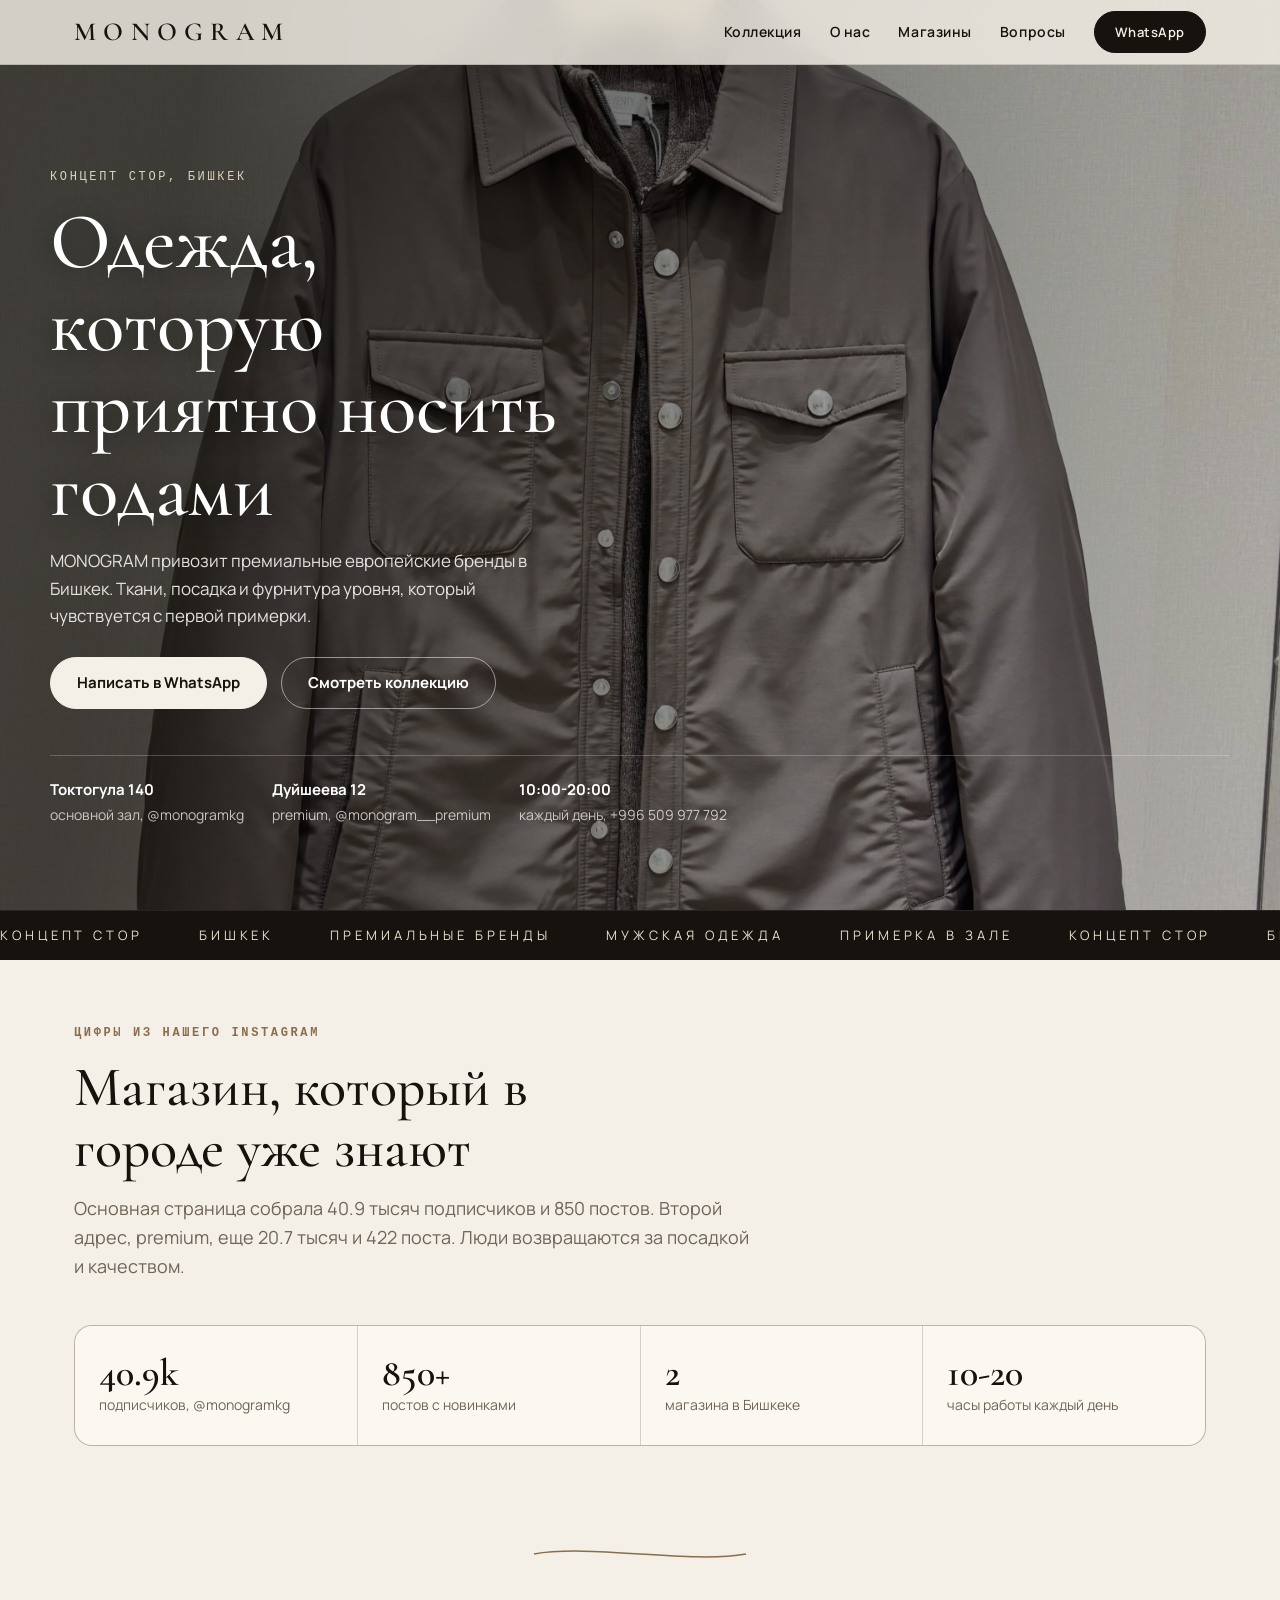
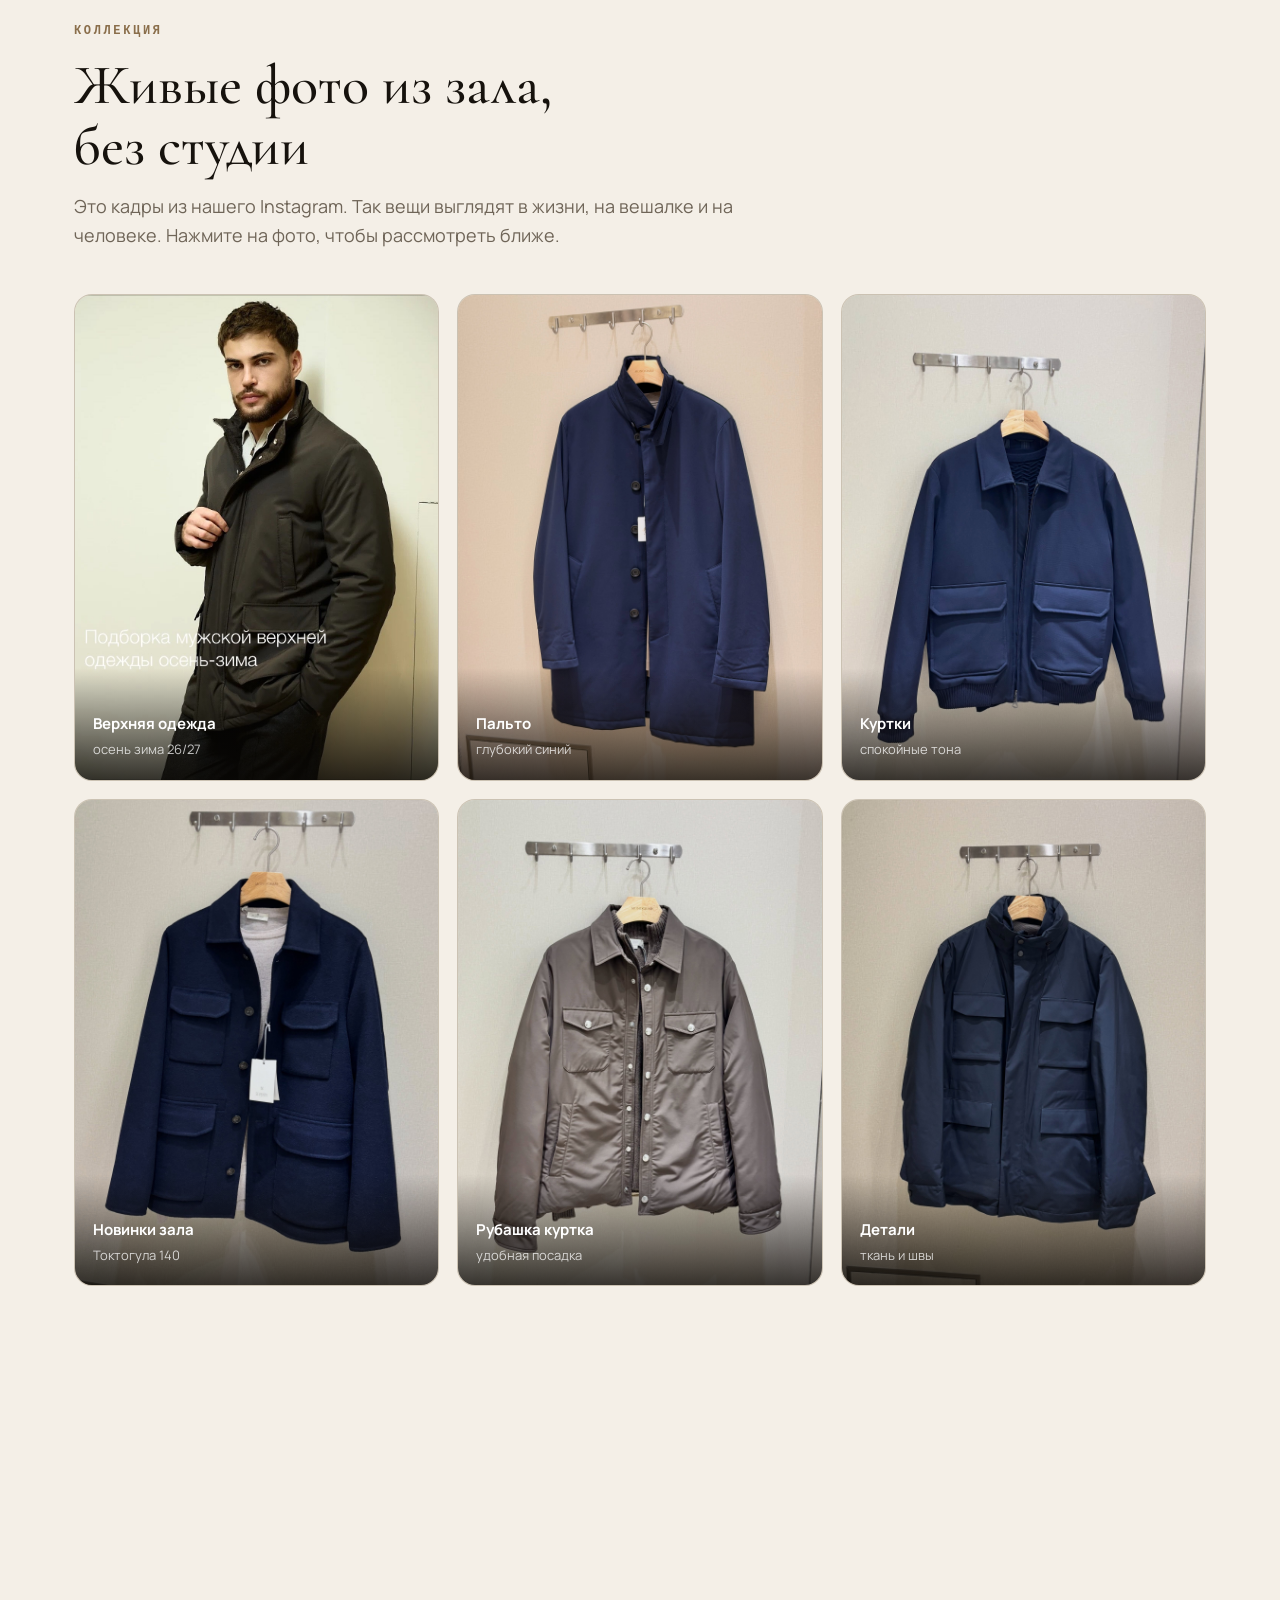
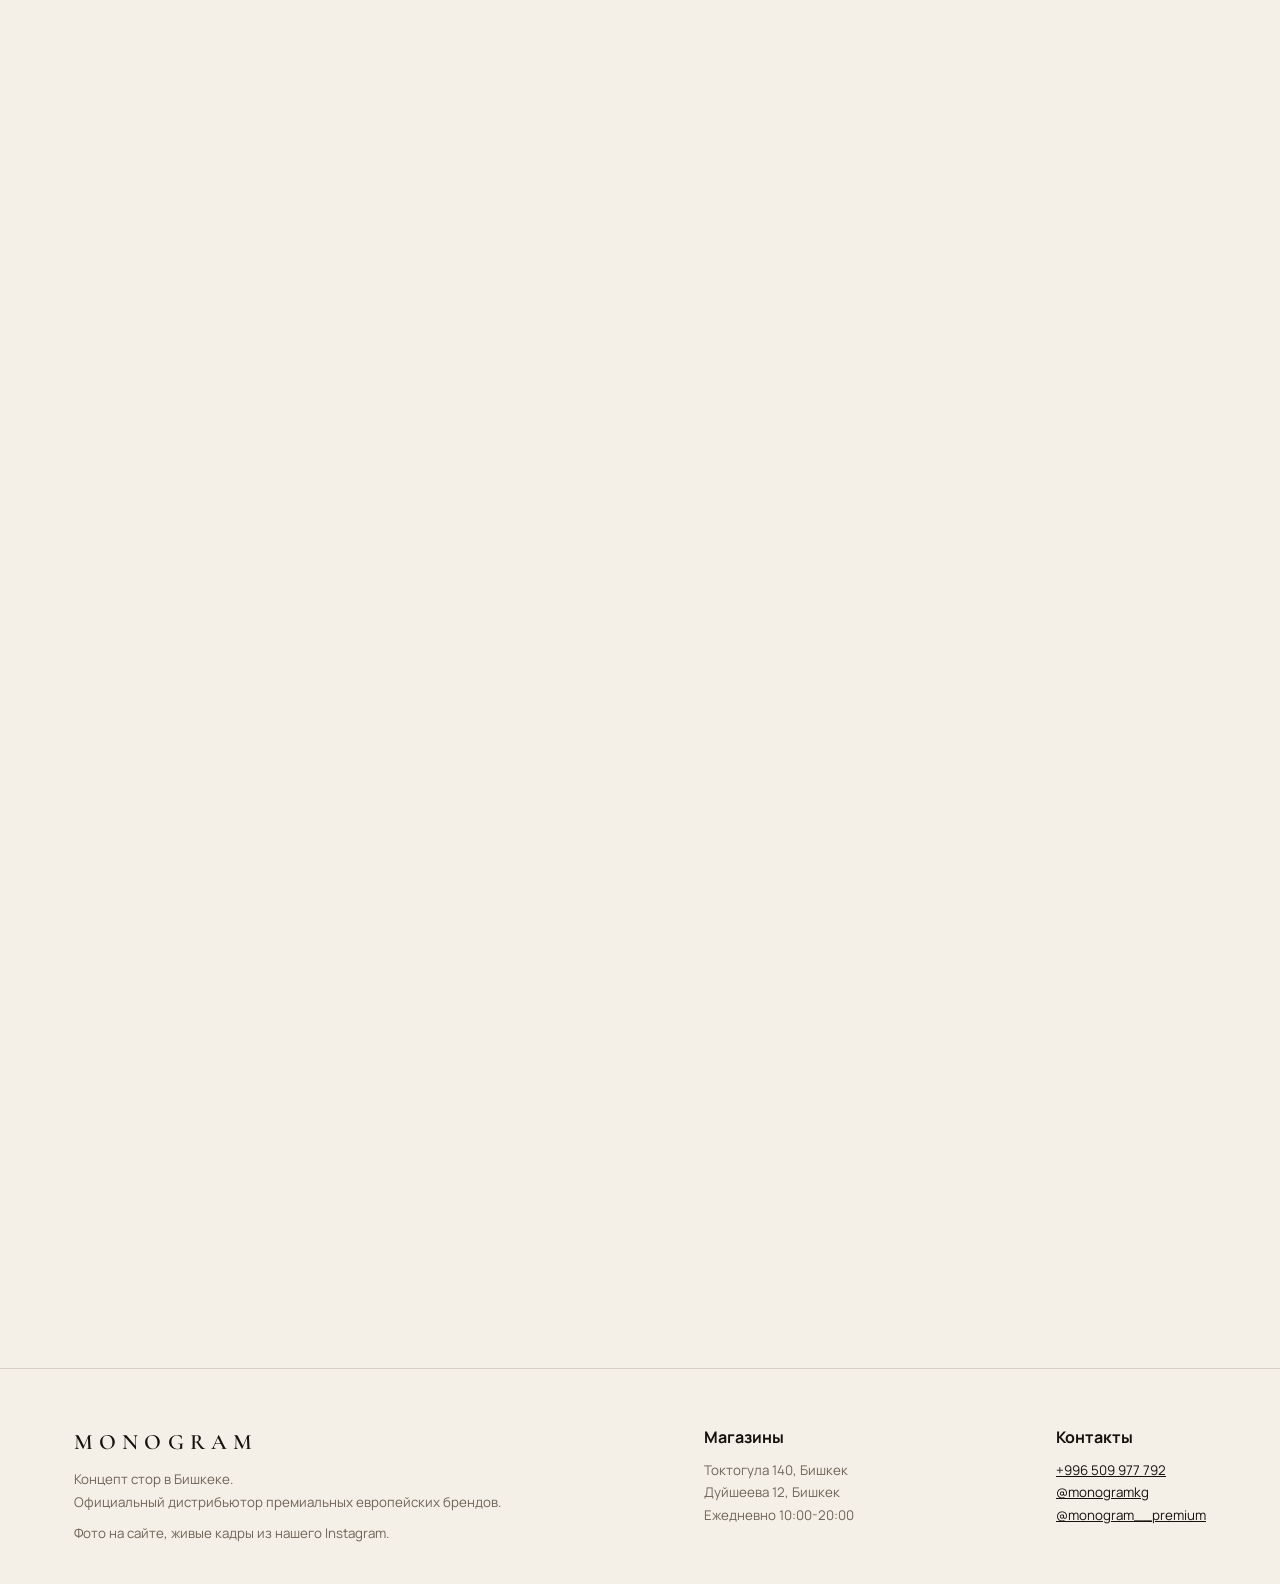
==== index.html @ 497b04c9 "Monogram concept store site from Instagram content" ====
<!DOCTYPE html>
<html lang="ru">
<head>
<meta charset="UTF-8">
<meta name="viewport" content="width=device-width, initial-scale=1.0">
<title>MONOGRAM, концепт стор в Бишкеке, премиальная мужская одежда</title>
<meta name="description" content="MONOGRAM, концепт стор в Бишкеке. Официальный дистрибьютор премиальных европейских брендов. Мужская верхняя одежда. Токтогула 140 и Дуйшеева 12. Ежедневно 10:00-20:00.">
<meta property="og:title" content="MONOGRAM, концепт стор в Бишкеке">
<meta property="og:description" content="Премиальная мужская одежда из Европы. Два магазина в Бишкеке. Примерка в зале, честный совет по размеру.">
<meta property="og:type" content="website">
<link rel="icon" href="data:image/svg+xml,%3Csvg xmlns='http://www.w3.org/2000/svg' viewBox='0 0 64 64'%3E%3Crect width='64' height='64' rx='14' fill='%2316120d'/%3E%3Ctext x='32' y='42' font-family='Georgia,serif' font-size='34' fill='%23f4efe7' text-anchor='middle'%3EM%3C/text%3E%3C/svg%3E">
<link rel="preconnect" href="https://fonts.googleapis.com">
<link rel="preconnect" href="https://fonts.gstatic.com" crossorigin>
<link href="https://fonts.googleapis.com/css2?family=Cormorant+Garamond:ital,wght@0,400;0,500;0,600;1,400&family=Manrope:wght@400;500;600;700&display=swap" rel="stylesheet">
<style>
:root{
  --ivory:#f4efe7;
  --sand:#e9dfcf;
  --sand2:#ded2ba;
  --ink:#16120d;
  --ink2:#241e16;
  --bronze:#8a6e4b;
  --bronze2:#a5855c;
  --muted:#6f6558;
  --line:rgba(22,18,13,.14);
  --card:#fbf8f2;
}
*{margin:0;padding:0;box-sizing:border-box}
html{scroll-behavior:smooth}
body{
  font-family:"Manrope",system-ui,-apple-system,"Segoe UI",Roboto,sans-serif;
  background:var(--ivory);
  color:var(--ink);
  line-height:1.6;
  overflow-x:hidden;
}
::selection{background:var(--bronze);color:#fff}
.serif{font-family:"Cormorant Garamond",Georgia,serif}
.mono{font-family:ui-monospace,SFMono-Regular,Menlo,Consolas,monospace;font-size:12px;letter-spacing:.22em;text-transform:uppercase}
.wrap{max-width:1180px;margin:0 auto;padding:0 24px}
/* NAV */
nav{
  position:fixed;inset:0 0 auto 0;z-index:50;
  backdrop-filter:blur(14px);-webkit-backdrop-filter:blur(14px);
  background:rgba(244,239,231,.82);
  border-bottom:1px solid var(--line);
}
.nav-in{display:flex;align-items:center;justify-content:space-between;height:64px}
.logo{font-family:"Cormorant Garamond",serif;font-size:26px;letter-spacing:.28em;font-weight:600;text-decoration:none;color:var(--ink)}
.nav-links{display:flex;gap:28px;align-items:center}
.nav-links a{color:var(--ink);text-decoration:none;font-size:14px;font-weight:600;letter-spacing:.04em}
.nav-links a:hover{color:var(--bronze)}
.nav-links a.btn{color:var(--ivory)}
.nav-links a.btn.ghost{color:var(--ink)}
.btn{
  display:inline-flex;align-items:center;gap:10px;
  background:var(--ink);color:var(--ivory);
  padding:13px 26px;border-radius:999px;text-decoration:none;
  font-weight:700;font-size:15px;border:1px solid var(--ink);
  transition:transform .25s ease,background .25s ease,color .25s ease;
  cursor:pointer;
}
.btn:hover{background:var(--bronze);border-color:var(--bronze);transform:translateY(-2px)}
.btn.ghost{background:transparent;color:var(--ink)}
.btn.ghost:hover{background:var(--ink);color:var(--ivory)}
.btn.small{padding:10px 20px;font-size:13px}
/* HERO */
.hero{position:relative;background:var(--ink);overflow:hidden}
.hero-bg{position:absolute;inset:0}
.hero-bg img{width:100%;height:100%;object-fit:cover;display:block}
.hero-bg::after{content:"";position:absolute;inset:0;background:linear-gradient(100deg,rgba(10,8,5,.74) 15%,rgba(10,8,5,.42) 55%,rgba(10,8,5,.18) 100%)}
.hero-in{position:relative;z-index:2;padding:168px 0 84px;min-height:92vh;display:flex;flex-direction:column;justify-content:center}
.hero .kicker{color:var(--sand2);margin-bottom:14px}
.hero h1{color:#fff;font-weight:500;line-height:1.04;font-size:clamp(40px,6.2vw,82px);max-width:14ch;text-shadow:0 2px 24px rgba(0,0,0,.45)}
.hero p{color:rgba(255,255,255,.86);max-width:48ch;margin-top:16px;font-size:17px}
.hero .row{display:flex;gap:14px;margin-top:28px;flex-wrap:wrap}
.hero-meta{display:flex;gap:28px;flex-wrap:wrap;margin-top:46px;padding-top:22px;border-top:1px solid rgba(255,255,255,.22)}
.hero-meta div{color:rgba(255,255,255,.72);font-size:14px}
.hero-meta b{display:block;color:#fff;font-size:15px;margin-bottom:2px}
.btn.light{background:var(--ivory);color:var(--ink);border-color:var(--ivory)}
.btn.light:hover{background:var(--bronze2);border-color:var(--bronze2);color:#fff}
.btn.line{background:transparent;color:#fff;border-color:rgba(255,255,255,.5)}
.btn.line:hover{border-color:#fff;background:rgba(255,255,255,.12)}
/* MARQUEE */
.marquee{background:var(--ink);color:var(--sand);overflow:hidden;border-top:1px solid rgba(255,255,255,.08);padding:14px 0}
.marquee-track{display:flex;gap:56px;white-space:nowrap;animation:mq 26s linear infinite;width:max-content}
.marquee-track span{font-size:13px;letter-spacing:.3em;text-transform:uppercase}
@keyframes mq{to{transform:translateX(-50%)}}
/* SECTIONS */
section{padding:96px 0}
.eyebrow{color:var(--bronze);font-weight:700;margin-bottom:14px}
h2.title{font-family:"Cormorant Garamond",serif;font-weight:500;font-size:clamp(32px,4.4vw,56px);line-height:1.08;max-width:20ch}
.lead{color:var(--muted);font-size:18px;max-width:62ch;margin-top:16px}
.stats{display:grid;grid-template-columns:repeat(4,1fr);gap:1px;background:var(--line);border:1px solid var(--line);border-radius:18px;overflow:hidden;margin-top:44px}
.stat{background:var(--card);padding:28px 24px}
.stat b{font-family:"Cormorant Garamond",serif;font-size:38px;font-weight:600;display:block;line-height:1}
.stat small{color:var(--muted);font-size:14px}
/* COLLECTION */
.grid{display:grid;grid-template-columns:repeat(3,1fr);gap:18px;margin-top:44px}
.card{position:relative;border-radius:18px;overflow:hidden;background:var(--sand);aspect-ratio:3/4;cursor:pointer;border:1px solid var(--line)}
.card img{width:100%;height:100%;object-fit:cover;transition:transform .8s ease;display:block}
.card:hover img{transform:scale(1.05)}
.card .cap{position:absolute;left:0;right:0;bottom:0;padding:44px 18px 18px;background:linear-gradient(180deg,transparent,rgba(10,8,5,.78));color:#fff}
.card .cap b{font-size:15px;display:block}
.card .cap small{opacity:.75;font-size:13px}
/* ABOUT */
.about{background:var(--ink);color:var(--ivory);border-radius:28px;padding:72px 0;position:relative;overflow:hidden}
.about .wrap{display:grid;grid-template-columns:1.1fr .9fr;gap:56px;align-items:center}
.about h2{color:#fff}
.about p{color:rgba(244,239,231,.78);margin-top:16px;font-size:17px}
.checks{margin-top:26px;display:grid;gap:14px}
.check{display:flex;gap:14px;align-items:flex-start;background:rgba(255,255,255,.05);border:1px solid rgba(255,255,255,.1);border-radius:14px;padding:16px 18px}
.check i{width:30px;height:30px;flex:0 0 30px;border-radius:50%;background:var(--bronze);color:#fff;display:flex;align-items:center;justify-content:center;font-style:normal;font-weight:700}
.about-photo{border-radius:20px;overflow:hidden;border:1px solid rgba(255,255,255,.14)}
.about-photo img{width:100%;height:100%;object-fit:cover;display:block;aspect-ratio:3/4}
/* STORES */
.stores{display:grid;grid-template-columns:1fr 1fr;gap:18px;margin-top:44px}
.store{background:var(--card);border:1px solid var(--line);border-radius:20px;padding:34px}
.store h3{font-family:"Cormorant Garamond",serif;font-size:30px;font-weight:600}
.store .addr{margin:12px 0 4px;font-size:17px}
.store .meta{color:var(--muted);font-size:14px}
.store .row{display:flex;gap:10px;margin-top:22px;flex-wrap:wrap}
/* STEPS */
.steps{display:grid;grid-template-columns:repeat(3,1fr);gap:18px;margin-top:44px}
.step{background:var(--card);border:1px solid var(--line);border-radius:20px;padding:30px}
.step .n{font-family:"Cormorant Garamond",serif;font-size:44px;color:var(--bronze);line-height:1}
.step h4{margin:12px 0 8px;font-size:18px}
.step p{color:var(--muted);font-size:15px}
/* FAQ */
.faq{margin-top:36px;display:grid;gap:12px}
.faq details{background:var(--card);border:1px solid var(--line);border-radius:14px;padding:20px 22px}
.faq summary{cursor:pointer;font-weight:700;font-size:16px;list-style:none}
.faq summary::-webkit-details-marker{display:none}
.faq details p{color:var(--muted);margin-top:10px;font-size:15px}
/* CTA */
.cta{background:linear-gradient(135deg,var(--ink2),#3a2d1d);color:#fff;border-radius:28px;padding:72px 24px;text-align:center;position:relative;overflow:hidden}
.cta h2{font-family:"Cormorant Garamond",serif;font-size:clamp(32px,4.6vw,58px);font-weight:500;line-height:1.08;max-width:22ch;margin:0 auto}
.cta p{color:rgba(255,255,255,.75);margin:16px auto 0;max-width:52ch}
.cta .row{display:flex;gap:12px;justify-content:center;margin-top:30px;flex-wrap:wrap}
.wa-form{margin:34px auto 0;max-width:520px;display:grid;gap:10px;text-align:left}
.wa-form input,.wa-form select{background:rgba(255,255,255,.08);border:1px solid rgba(255,255,255,.2);color:#fff;border-radius:12px;padding:14px 16px;font-size:15px;width:100%}
.wa-form input::placeholder{color:rgba(255,255,255,.5)}
.wa-form .note{font-size:13px;color:rgba(255,255,255,.6);text-align:center}
/* FOOTER */
footer{padding:56px 0 40px;border-top:1px solid var(--line);margin-top:40px}
.foot{display:flex;justify-content:space-between;gap:32px;flex-wrap:wrap}
.foot small{color:var(--muted);display:block;margin-top:8px;line-height:1.7}
.foot a{color:var(--ink)}
/* REVEAL */
.rv{opacity:0;transform:translateY(28px);transition:opacity .7s ease,transform .7s ease}
.rv.in{opacity:1;transform:none}
/* LIGHTBOX */
.lb{position:fixed;inset:0;background:rgba(10,8,5,.9);display:none;align-items:center;justify-content:center;z-index:99;padding:24px}
.lb.open{display:flex}
.lb img{max-width:min(92vw,700px);max-height:84vh;border-radius:14px}
.lb button{position:absolute;top:20px;right:20px;background:#fff;border:0;border-radius:50%;width:44px;height:44px;font-size:20px;cursor:pointer}
/* SVG divider */
.divider{display:flex;justify-content:center;padding:0}
.divider svg{width:220px;height:24px}
.divider path{stroke:var(--bronze);stroke-width:1.5;fill:none}
@media(max-width:900px){
  .nav-links a{display:none}
  .nav-links a.btn{display:inline-flex}
  .grid{grid-template-columns:1fr 1fr}
  .about .wrap{grid-template-columns:1fr}
  .stores{grid-template-columns:1fr}
  .steps{grid-template-columns:1fr}
  .stats{grid-template-columns:1fr 1fr}
  section{padding:64px 0}
  .hero-in{padding:132px 0 60px;min-height:88vh}
}
@media(max-width:560px){.grid{grid-template-columns:1fr}}
@media(prefers-reduced-motion:reduce){
  *{animation:none!important;transition:none!important}
  html{scroll-behavior:auto}
}
</style>
</head>
<body>

<nav>
  <div class="wrap nav-in">
    <a class="logo" href="#top">MONOGRAM</a>
    <div class="nav-links">
      <a href="#collection">Коллекция</a>
      <a href="#about">О нас</a>
      <a href="#stores">Магазины</a>
      <a href="#faq">Вопросы</a>
      <a class="btn small" href="https://wa.me/996509977792?text=%D0%97%D0%B4%D1%80%D0%B0%D0%B2%D1%81%D1%82%D0%B2%D1%83%D0%B9%D1%82%D0%B5!%20%D0%9F%D0%BE%D0%B4%D1%81%D0%BA%D0%B0%D0%B6%D0%B8%D1%82%D0%B5%20%D0%BF%D1%80%D0%BE%20%D0%BD%D0%B0%D0%BB%D0%B8%D1%87%D0%B8%D0%B5%20%D1%80%D0%B0%D0%B7%D0%BC%D0%B5%D1%80%D0%B0" target="_blank" rel="noopener">WhatsApp</a>
    </div>
  </div>
</nav>

<header class="hero" id="top">
  <div class="hero-bg"><img src="assets/post-5.jpg" alt="Куртка рубашка из новой коллекции Monogram"></div>
  <div class="wrap hero-in">
    <div class="kicker mono">концепт стор, Бишкек</div>
    <h1 class="serif">Одежда, которую приятно носить годами</h1>
    <p>MONOGRAM привозит премиальные европейские бренды в Бишкек. Ткани, посадка и фурнитура уровня, который чувствуется с первой примерки.</p>
    <div class="row">
      <a class="btn light" href="https://wa.me/996509977792?text=%D0%97%D0%B4%D1%80%D0%B0%D0%B2%D1%81%D1%82%D0%B2%D1%83%D0%B9%D1%82%D0%B5!%20%D0%A5%D0%BE%D1%87%D1%83%20%D0%BF%D0%BE%D0%B4%D0%BE%D0%B1%D1%80%D0%B0%D1%82%D1%8C%20%D1%80%D0%B0%D0%B7%D0%BC%D0%B5%D1%80" target="_blank" rel="noopener">Написать в WhatsApp</a>
      <a class="btn line" href="#collection">Смотреть коллекцию</a>
    </div>
    <div class="hero-meta">
      <div><b>Токтогула 140</b>основной зал, @monogramkg</div>
      <div><b>Дуйшеева 12</b>premium, @monogram__premium</div>
      <div><b>10:00-20:00</b>каждый день, +996 509 977 792</div>
    </div>
  </div>
</header>

<div class="marquee"><div class="marquee-track" id="mq">
<span>концепт стор</span><span>Бишкек</span><span>премиальные бренды</span><span>мужская одежда</span><span>примерка в зале</span><span>концепт стор</span><span>Бишкек</span><span>премиальные бренды</span><span>мужская одежда</span><span>примерка в зале</span>
</div></div>

<main>
<section id="numbers" style="padding-top:64px">
  <div class="wrap">
    <div class="mono eyebrow rv">цифры из нашего Instagram</div>
    <h2 class="title serif rv">Магазин, который в городе уже знают</h2>
    <p class="lead rv">Основная страница собрала 40.9 тысяч подписчиков и 850 постов. Второй адрес, premium, еще 20.7 тысяч и 422 поста. Люди возвращаются за посадкой и качеством.</p>
    <div class="stats rv">
      <div class="stat"><b>40.9k</b><small>подписчиков, @monogramkg</small></div>
      <div class="stat"><b>850+</b><small>постов с новинками</small></div>
      <div class="stat"><b>2</b><small>магазина в Бишкеке</small></div>
      <div class="stat"><b>10-20</b><small>часы работы каждый день</small></div>
    </div>
  </div>
</section>

<div class="divider"><svg viewBox="0 0 220 24"><path d="M4 12 C 60 2, 160 22, 216 12"/></svg></div>

<section id="collection" style="padding-top:56px">
  <div class="wrap">
    <div class="mono eyebrow rv">коллекция</div>
    <h2 class="title serif rv">Живые фото из зала, без студии</h2>
    <p class="lead rv">Это кадры из нашего Instagram. Так вещи выглядят в жизни, на вешалке и на человеке. Нажмите на фото, чтобы рассмотреть ближе.</p>
    <div class="grid" id="grid">
      <div class="card rv"><img src="assets/post-1.jpg" alt="Мужская куртка осень зима" loading="lazy"><div class="cap"><b>Верхняя одежда</b><small>осень зима 26/27</small></div></div>
      <div class="card rv"><img src="assets/post-2.jpg" alt="Синее пальто Monogram" loading="lazy"><div class="cap"><b>Пальто</b><small>глубокий синий</small></div></div>
      <div class="card rv"><img src="assets/post-3.jpg" alt="Куртка на вешалке" loading="lazy"><div class="cap"><b>Куртки</b><small>спокойные тона</small></div></div>
      <div class="card rv"><img src="assets/post-4.jpg" alt="Мужская одежда премиум" loading="lazy"><div class="cap"><b>Новинки зала</b><small>Токтогула 140</small></div></div>
      <div class="card rv"><img src="assets/post-5.jpg" alt="Утепленная рубашка куртка" loading="lazy"><div class="cap"><b>Рубашка куртка</b><small>удобная посадка</small></div></div>
      <div class="card rv"><img src="assets/post-6.jpg" alt="Детали коллекции" loading="lazy"><div class="cap"><b>Детали</b><small>ткань и швы</small></div></div>
      <div class="card rv"><img src="assets/post-7.jpg" alt="Образ из магазина" loading="lazy"><div class="cap"><b>Образы</b><small>собрано в зале</small></div></div>
      <div class="card rv"><img src="assets/post-8.jpg" alt="Верхняя одежда мужская" loading="lazy"><div class="cap"><b>Верхняя одежда</b><small>на каждый день</small></div></div>
      <div class="card rv"><img src="assets/post-9.jpg" alt="Витрина Monogram" loading="lazy"><div class="cap"><b>В зале</b><small>можно примерить</small></div></div>
      <div class="card rv"><img src="assets/post-10.jpg" alt="Новинка коллекции" loading="lazy"><div class="cap"><b>Новинка</b><small>спросите размер</small></div></div>
      <div class="card rv"><img src="assets/post-11.jpg" alt="Стиль Monogram" loading="lazy"><div class="cap"><b>Стиль</b><small>тихий люкс</small></div></div>
      <div class="card rv"><img src="assets/post-12.jpg" alt="Подборка магазина" loading="lazy"><div class="cap"><b>Подборка</b><small>обновляем каждую неделю</small></div></div>
    </div>
    <div class="rv" style="margin-top:26px;display:flex;gap:12px;flex-wrap:wrap">
      <a class="btn" href="https://www.instagram.com/monogramkg" target="_blank" rel="noopener">Больше фото в Instagram</a>
      <a class="btn ghost" href="https://wa.me/996509977792?text=%D0%97%D0%B4%D1%80%D0%B0%D0%B2%D1%81%D1%82%D0%B2%D1%83%D0%B9%D1%82%D0%B5!%20%D0%9F%D1%80%D0%B8%D1%88%D0%BB%D0%B8%D1%82%D0%B5%20%D1%84%D0%BE%D1%82%D0%BE%20%D0%B2%D0%B5%D1%89%D0%B8%20%D0%B2%20%D0%BC%D0%BE%D0%B5%D0%BC%20%D1%80%D0%B0%D0%B7%D0%BC%D0%B5%D1%80%D0%B5" target="_blank" rel="noopener">Спросить свой размер</a>
    </div>
  </div>
</section>

<section id="about" style="padding-top:40px">
  <div class="wrap">
    <div class="about rv">
      <div class="wrap">
        <div>
          <div class="mono" style="color:var(--bronze2)">о магазине</div>
          <h2 class="serif" style="font-size:clamp(30px,4vw,50px);margin-top:10px">Привозим Европу, отвечаем за каждую вещь</h2>
          <p>MONOGRAM, официальный дистрибьютор премиальных европейских брендов в Бишкеке. Мы не гонимся за логотипами, выбираем ткани и крой, которые служат долго и смотрятся спокойно.</p>
          <div class="checks">
            <div class="check"><i>1</i><div><b>Оригинал и прямая поставка.</b><br><span style="color:rgba(255,255,255,.65)">Работаем с брендами напрямую, вещи приходят с бирками и в фирменной упаковке.</span></div></div>
            <div class="check"><i>2</i><div><b>Честная примерка.</b><br><span style="color:rgba(255,255,255,.65)">Подскажем размер по вашим меркам, покажем как село по плечам и длине.</span></div></div>
            <div class="check"><i>3</i><div><b>Два адреса рядом.</b><br><span style="color:rgba(255,255,255,.65)">Токтогула 140 и Дуйшеева 12. Если размера нет в одном зале, проверим второй.</span></div></div>
          </div>
        </div>
        <div class="about-photo"><img src="assets/post-3.jpg" alt="Куртка в магазине Monogram"></div>
      </div>
    </div>
  </div>
</section>

<section id="stores" style="padding-top:40px">
  <div class="wrap">
    <div class="mono eyebrow rv">магазины</div>
    <h2 class="title serif rv">Два адреса в Бишкеке</h2>
    <p class="lead rv">Оба зала открыты каждый день 10:00-20:00. Позвоните заранее, отложим ваш размер к вашему приходу.</p>
    <div class="stores">
      <div class="store rv">
        <div class="mono" style="color:var(--bronze)">@monogramkg, основной</div>
        <h3>Токтогула 140</h3>
        <div class="addr">Бишкек, ул. Токтогула 140</div>
        <div class="meta">Ежедневно 10:00-20:00, +996 509 977 792</div>
        <div class="row">
          <a class="btn small" href="https://wa.me/996509977792?text=%D0%97%D0%B4%D1%80%D0%B0%D0%B2%D1%81%D1%82%D0%B2%D1%83%D0%B9%D1%82%D0%B5!%20%D0%9F%D1%80%D0%B8%D0%B4%D1%83%20%D0%BD%D0%B0%20%D0%A2%D0%BE%D0%BA%D1%82%D0%BE%D0%B3%D1%83%D0%BB%D0%B0%20140" target="_blank" rel="noopener">Написать</a>
          <a class="btn small ghost" href="https://www.instagram.com/monogramkg" target="_blank" rel="noopener">Instagram</a>
          <a class="btn small ghost" href="tel:+996509977792">Позвонить</a>
        </div>
      </div>
      <div class="store rv">
        <div class="mono" style="color:var(--bronze)">@monogram__premium</div>
        <h3>Дуйшеева 12</h3>
        <div class="addr">Бишкек, ул. Арстанбека Дуйшеева 12</div>
        <div class="meta">Ежедневно 10:00-20:00, premium линейка</div>
        <div class="row">
          <a class="btn small" href="https://wa.me/996509977792?text=%D0%97%D0%B4%D1%80%D0%B0%D0%B2%D1%81%D1%82%D0%B2%D1%83%D0%B9%D1%82%D0%B5!%20%D0%9F%D1%80%D0%B8%D0%B4%D1%83%20%D0%BD%D0%B0%20%D0%94%D1%83%D0%B9%D1%88%D0%B5%D0%B5%D0%B2%D0%B0%2012" target="_blank" rel="noopener">Написать</a>
          <a class="btn small ghost" href="https://www.instagram.com/monogram__premium" target="_blank" rel="noopener">Instagram</a>
          <a class="btn small ghost" href="tel:+996509977792">Позвонить</a>
        </div>
      </div>
    </div>
  </div>
</section>

<section id="how" style="padding-top:40px">
  <div class="wrap">
    <div class="mono eyebrow rv">как купить</div>
    <h2 class="title serif rv">Три шага до вещи, которая села</h2>
    <div class="steps">
      <div class="step rv"><div class="n serif">01</div><h4>Напишите нам</h4><p>Киньте в WhatsApp свой размер и что ищете. Пришлем живые фото и честно скажем, что есть в зале.</p></div>
      <div class="step rv"><div class="n serif">02</div><h4>Приходите на примерку</h4><p>Отложим 2-3 размера к вашему приходу. Примерка спокойная, без спешки, с нормальным светом.</p></div>
      <div class="step rv"><div class="n serif">03</div><h4>Носите с удовольствием</h4><p>Расскажем как ухаживать за тканью, чтобы вещь держала форму. Если что то не так, обращайтесь.</p></div>
    </div>
  </div>
</section>

<section id="faq" style="padding-top:40px">
  <div class="wrap">
    <div class="mono eyebrow rv">вопросы</div>
    <h2 class="title serif rv">Спрашивают часто</h2>
    <div class="faq">
      <details class="rv"><summary>Это оригинал?</summary><p>Да. Мы официальный дистрибьютор европейских брендов. Вещи приходят напрямую, с бирками. Покажем все в магазине.</p></details>
      <details class="rv"><summary>Как узнать свой размер?</summary><p>Напишите рост, вес и обычный размер в WhatsApp. Подберем по размерной сетке бренда и отложим два соседних размера на примерку.</p></details>
      <details class="rv"><summary>Можно ли вернуть или обменять?</summary><p>Да, если бирки на месте и вещь не носили. Приходите в тот же магазин с чеком, поможем с обменом размера.</p></details>
      <details class="rv"><summary>Есть ли доставка по городу?</summary><p>По Бишкеку договоримся, напишите адрес в WhatsApp. По регионам отправляем после полной предоплаты и фото вещи перед отправкой.</p></details>
      <details class="rv"><summary>Чем отличаются два адреса?</summary><p>Токтогула 140, основной зал. Дуйшеева 12, линейка premium. Ассортимент пересекается, наличие лучше уточнить перед визитом.</p></details>
    </div>
  </div>
</section>

<section id="contact" style="padding-top:40px">
  <div class="wrap">
    <div class="cta rv">
      <div class="mono" style="color:var(--bronze2)">связаться</div>
      <h2>Напишите размер, пришлем что есть в зале</h2>
      <p>Ответим в рабочее время 10:00-20:00. Обычно отвечаем быстро, в течение часа.</p>
      <div class="row">
        <a class="btn light" href="https://wa.me/996509977792?text=%D0%97%D0%B4%D1%80%D0%B0%D0%B2%D1%81%D1%82%D0%B2%D1%83%D0%B9%D1%82%D0%B5!%20%D0%9C%D0%BE%D0%B9%20%D1%80%D0%B0%D0%B7%D0%BC%D0%B5%D1%80" target="_blank" rel="noopener">Написать в WhatsApp</a>
        <a class="btn line" href="tel:+996509977792">+996 509 977 792</a>
      </div>
      <form class="wa-form" id="waForm">
        <input id="waName" type="text" placeholder="Ваше имя" autocomplete="name">
        <select id="waSize">
          <option value="">Ваш размер</option>
          <option>46 (S)</option>
          <option>48 (M)</option>
          <option>50 (L)</option>
          <option>52 (XL)</option>
          <option>54 (XXL)</option>
          <option>Нужна помощь с размером</option>
        </select>
        <input id="waText" type="text" placeholder="Что ищете, куртка, пальто...">
        <button class="btn light" type="submit" style="justify-content:center">Отправить в WhatsApp</button>
        <div class="note">Нажимая кнопку, вы откроете WhatsApp с готовым текстом. Сообщение нигде не хранится на сайте.</div>
      </form>
    </div>
  </div>
</section>
</main>

<footer>
  <div class="wrap foot">
    <div>
      <a class="logo" href="#top" style="font-size:22px">MONOGRAM</a>
      <small>Концепт стор в Бишкеке.<br>Официальный дистрибьютор премиальных европейских брендов.</small>
      <small>Фото на сайте, живые кадры из нашего Instagram.</small>
    </div>
    <div>
      <b>Магазины</b>
      <small>Токтогула 140, Бишкек<br>Дуйшеева 12, Бишкек<br>Ежедневно 10:00-20:00</small>
    </div>
    <div>
      <b>Контакты</b>
      <small><a href="tel:+996509977792">+996 509 977 792</a><br>
      <a href="https://www.instagram.com/monogramkg" target="_blank" rel="noopener">@monogramkg</a><br>
      <a href="https://www.instagram.com/monogram__premium" target="_blank" rel="noopener">@monogram__premium</a></small>
    </div>
  </div>
</footer>

<div class="lb" id="lb"><button id="lbClose" aria-label="Закрыть">×</button><img id="lbImg" src="" alt="Фото крупно"></div>

<script>
(function(){
  var io=new IntersectionObserver(function(es){
    es.forEach(function(e){if(e.isIntersecting){e.target.classList.add("in");io.unobserve(e.target)}});
  },{threshold:.12});
  document.querySelectorAll(".rv").forEach(function(el){io.observe(el)});
  var lb=document.getElementById("lb"),lbImg=document.getElementById("lbImg");
  document.querySelectorAll(".card").forEach(function(c){
    c.addEventListener("click",function(){
      var im=c.querySelector("img");
      lbImg.src=im.src;lbImg.alt=im.alt;
      lb.classList.add("open");
    });
  });
  document.getElementById("lbClose").addEventListener("click",function(){lb.classList.remove("open")});
  lb.addEventListener("click",function(e){if(e.target===lb)lb.classList.remove("open")});
  document.addEventListener("keydown",function(e){if(e.key==="Escape")lb.classList.remove("open")});
  document.getElementById("waForm").addEventListener("submit",function(e){
    e.preventDefault();
    var n=document.getElementById("waName").value.trim();
    var s=document.getElementById("waSize").value;
    var t=document.getElementById("waText").value.trim();
    var msg="Здравствуйте! "+(n?("Меня зовут "+n+". "):"")+(s?("Мой размер: "+s+". "):"")+(t?("Ищу: "+t):"Интересует наличие.");
    window.open("https://wa.me/996509977792?text="+encodeURIComponent(msg),"_blank");
  });
})();
</script>
</body>
</html>
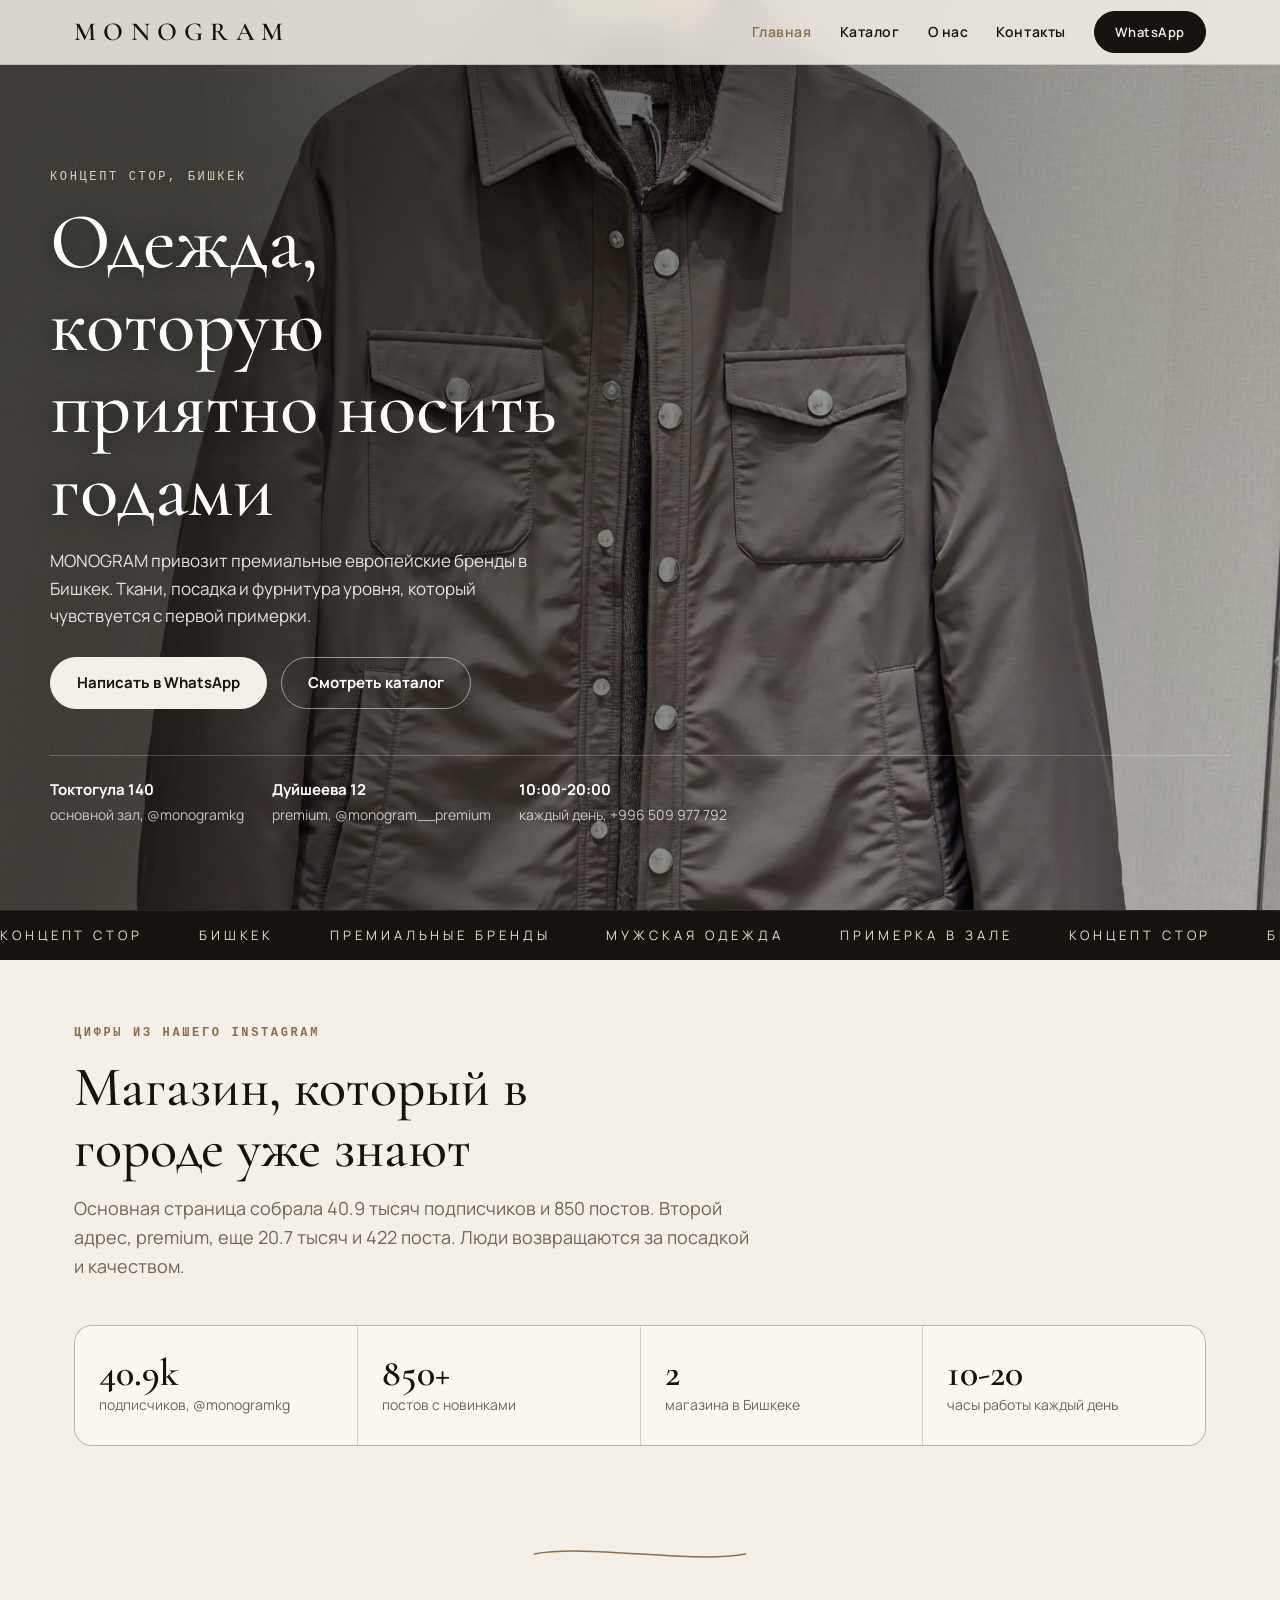
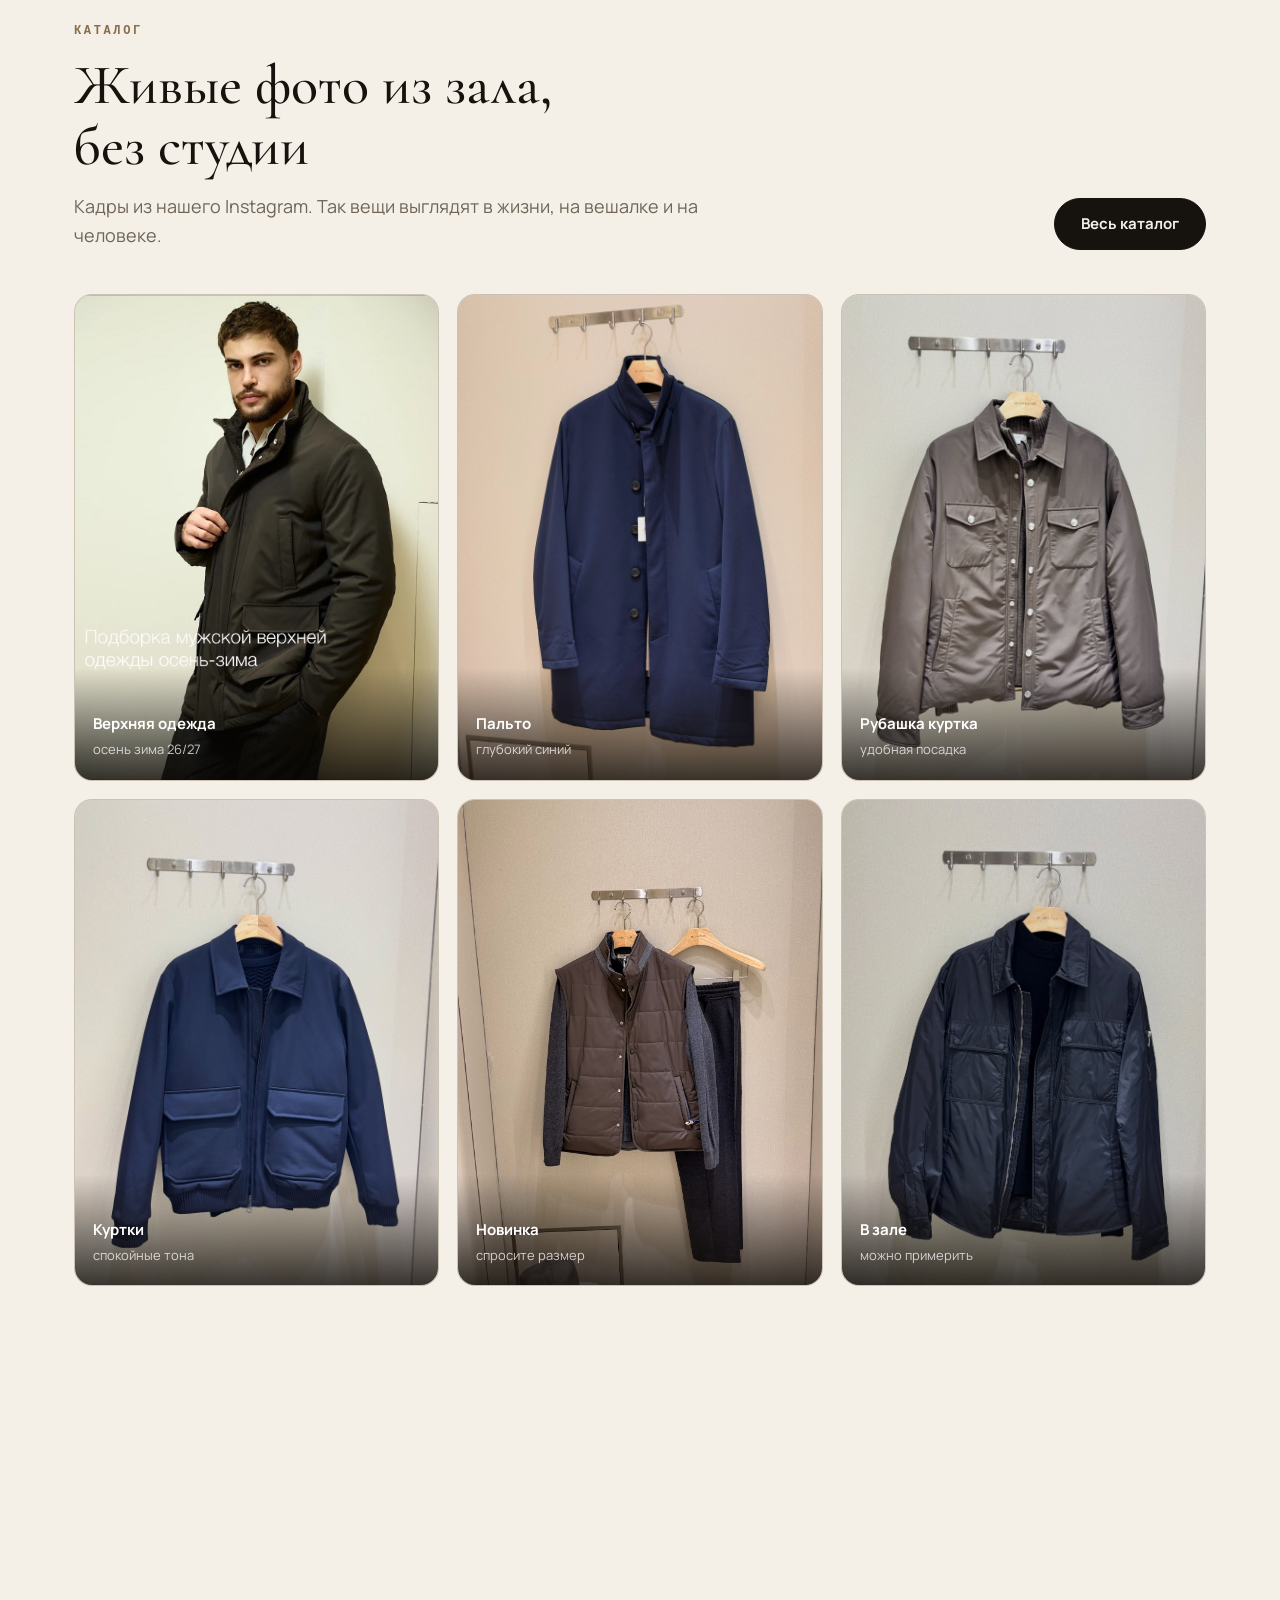
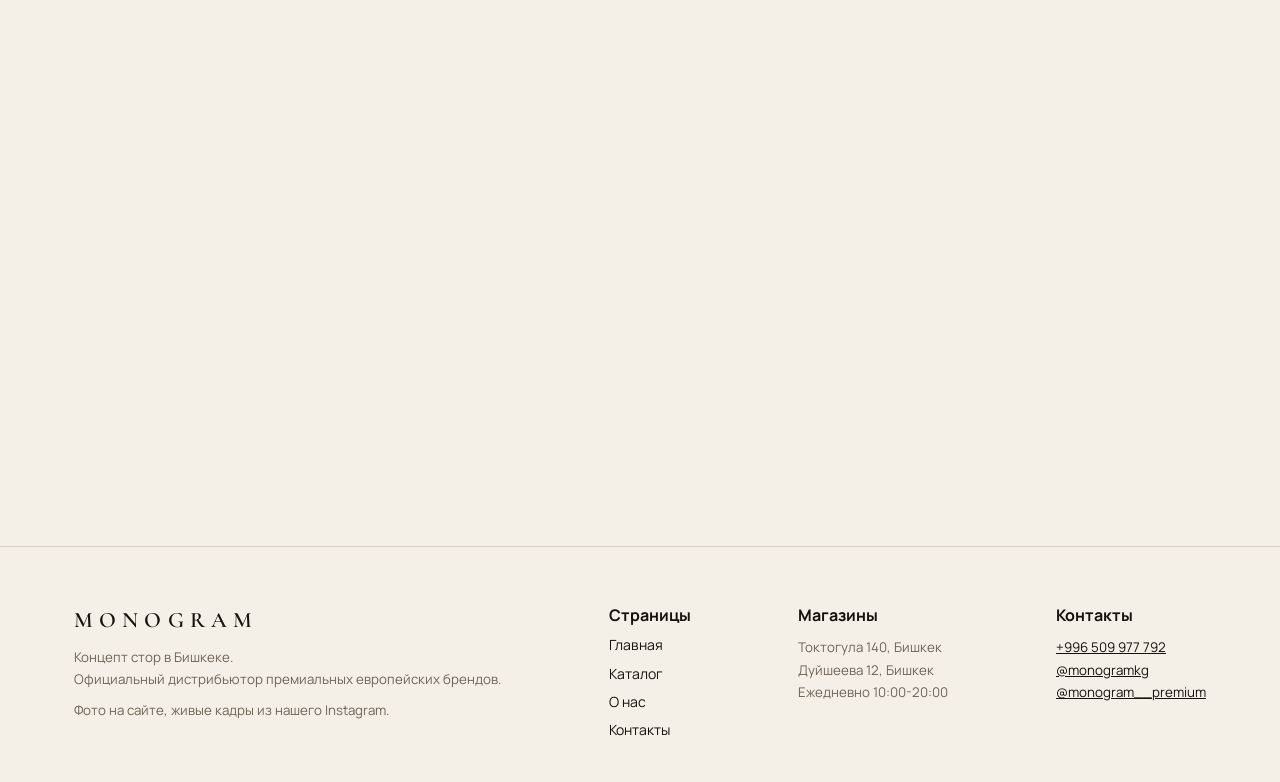
==== commit c0bdc894: "Multipage site: home, catalog, about, contacts with shared styles" ====
--- a/index.html
+++ b/index.html
@@ -12,180 +12,18 @@
 <link rel="preconnect" href="https://fonts.googleapis.com">
 <link rel="preconnect" href="https://fonts.gstatic.com" crossorigin>
 <link href="https://fonts.googleapis.com/css2?family=Cormorant+Garamond:ital,wght@0,400;0,500;0,600;1,400&family=Manrope:wght@400;500;600;700&display=swap" rel="stylesheet">
-<style>
-:root{
-  --ivory:#f4efe7;
-  --sand:#e9dfcf;
-  --sand2:#ded2ba;
-  --ink:#16120d;
-  --ink2:#241e16;
-  --bronze:#8a6e4b;
-  --bronze2:#a5855c;
-  --muted:#6f6558;
-  --line:rgba(22,18,13,.14);
-  --card:#fbf8f2;
-}
-*{margin:0;padding:0;box-sizing:border-box}
-html{scroll-behavior:smooth}
-body{
-  font-family:"Manrope",system-ui,-apple-system,"Segoe UI",Roboto,sans-serif;
-  background:var(--ivory);
-  color:var(--ink);
-  line-height:1.6;
-  overflow-x:hidden;
-}
-::selection{background:var(--bronze);color:#fff}
-.serif{font-family:"Cormorant Garamond",Georgia,serif}
-.mono{font-family:ui-monospace,SFMono-Regular,Menlo,Consolas,monospace;font-size:12px;letter-spacing:.22em;text-transform:uppercase}
-.wrap{max-width:1180px;margin:0 auto;padding:0 24px}
-/* NAV */
-nav{
-  position:fixed;inset:0 0 auto 0;z-index:50;
-  backdrop-filter:blur(14px);-webkit-backdrop-filter:blur(14px);
-  background:rgba(244,239,231,.82);
-  border-bottom:1px solid var(--line);
-}
-.nav-in{display:flex;align-items:center;justify-content:space-between;height:64px}
-.logo{font-family:"Cormorant Garamond",serif;font-size:26px;letter-spacing:.28em;font-weight:600;text-decoration:none;color:var(--ink)}
-.nav-links{display:flex;gap:28px;align-items:center}
-.nav-links a{color:var(--ink);text-decoration:none;font-size:14px;font-weight:600;letter-spacing:.04em}
-.nav-links a:hover{color:var(--bronze)}
-.nav-links a.btn{color:var(--ivory)}
-.nav-links a.btn.ghost{color:var(--ink)}
-.btn{
-  display:inline-flex;align-items:center;gap:10px;
-  background:var(--ink);color:var(--ivory);
-  padding:13px 26px;border-radius:999px;text-decoration:none;
-  font-weight:700;font-size:15px;border:1px solid var(--ink);
-  transition:transform .25s ease,background .25s ease,color .25s ease;
-  cursor:pointer;
-}
-.btn:hover{background:var(--bronze);border-color:var(--bronze);transform:translateY(-2px)}
-.btn.ghost{background:transparent;color:var(--ink)}
-.btn.ghost:hover{background:var(--ink);color:var(--ivory)}
-.btn.small{padding:10px 20px;font-size:13px}
-/* HERO */
-.hero{position:relative;background:var(--ink);overflow:hidden}
-.hero-bg{position:absolute;inset:0}
-.hero-bg img{width:100%;height:100%;object-fit:cover;display:block}
-.hero-bg::after{content:"";position:absolute;inset:0;background:linear-gradient(100deg,rgba(10,8,5,.74) 15%,rgba(10,8,5,.42) 55%,rgba(10,8,5,.18) 100%)}
-.hero-in{position:relative;z-index:2;padding:168px 0 84px;min-height:92vh;display:flex;flex-direction:column;justify-content:center}
-.hero .kicker{color:var(--sand2);margin-bottom:14px}
-.hero h1{color:#fff;font-weight:500;line-height:1.04;font-size:clamp(40px,6.2vw,82px);max-width:14ch;text-shadow:0 2px 24px rgba(0,0,0,.45)}
-.hero p{color:rgba(255,255,255,.86);max-width:48ch;margin-top:16px;font-size:17px}
-.hero .row{display:flex;gap:14px;margin-top:28px;flex-wrap:wrap}
-.hero-meta{display:flex;gap:28px;flex-wrap:wrap;margin-top:46px;padding-top:22px;border-top:1px solid rgba(255,255,255,.22)}
-.hero-meta div{color:rgba(255,255,255,.72);font-size:14px}
-.hero-meta b{display:block;color:#fff;font-size:15px;margin-bottom:2px}
-.btn.light{background:var(--ivory);color:var(--ink);border-color:var(--ivory)}
-.btn.light:hover{background:var(--bronze2);border-color:var(--bronze2);color:#fff}
-.btn.line{background:transparent;color:#fff;border-color:rgba(255,255,255,.5)}
-.btn.line:hover{border-color:#fff;background:rgba(255,255,255,.12)}
-/* MARQUEE */
-.marquee{background:var(--ink);color:var(--sand);overflow:hidden;border-top:1px solid rgba(255,255,255,.08);padding:14px 0}
-.marquee-track{display:flex;gap:56px;white-space:nowrap;animation:mq 26s linear infinite;width:max-content}
-.marquee-track span{font-size:13px;letter-spacing:.3em;text-transform:uppercase}
-@keyframes mq{to{transform:translateX(-50%)}}
-/* SECTIONS */
-section{padding:96px 0}
-.eyebrow{color:var(--bronze);font-weight:700;margin-bottom:14px}
-h2.title{font-family:"Cormorant Garamond",serif;font-weight:500;font-size:clamp(32px,4.4vw,56px);line-height:1.08;max-width:20ch}
-.lead{color:var(--muted);font-size:18px;max-width:62ch;margin-top:16px}
-.stats{display:grid;grid-template-columns:repeat(4,1fr);gap:1px;background:var(--line);border:1px solid var(--line);border-radius:18px;overflow:hidden;margin-top:44px}
-.stat{background:var(--card);padding:28px 24px}
-.stat b{font-family:"Cormorant Garamond",serif;font-size:38px;font-weight:600;display:block;line-height:1}
-.stat small{color:var(--muted);font-size:14px}
-/* COLLECTION */
-.grid{display:grid;grid-template-columns:repeat(3,1fr);gap:18px;margin-top:44px}
-.card{position:relative;border-radius:18px;overflow:hidden;background:var(--sand);aspect-ratio:3/4;cursor:pointer;border:1px solid var(--line)}
-.card img{width:100%;height:100%;object-fit:cover;transition:transform .8s ease;display:block}
-.card:hover img{transform:scale(1.05)}
-.card .cap{position:absolute;left:0;right:0;bottom:0;padding:44px 18px 18px;background:linear-gradient(180deg,transparent,rgba(10,8,5,.78));color:#fff}
-.card .cap b{font-size:15px;display:block}
-.card .cap small{opacity:.75;font-size:13px}
-/* ABOUT */
-.about{background:var(--ink);color:var(--ivory);border-radius:28px;padding:72px 0;position:relative;overflow:hidden}
-.about .wrap{display:grid;grid-template-columns:1.1fr .9fr;gap:56px;align-items:center}
-.about h2{color:#fff}
-.about p{color:rgba(244,239,231,.78);margin-top:16px;font-size:17px}
-.checks{margin-top:26px;display:grid;gap:14px}
-.check{display:flex;gap:14px;align-items:flex-start;background:rgba(255,255,255,.05);border:1px solid rgba(255,255,255,.1);border-radius:14px;padding:16px 18px}
-.check i{width:30px;height:30px;flex:0 0 30px;border-radius:50%;background:var(--bronze);color:#fff;display:flex;align-items:center;justify-content:center;font-style:normal;font-weight:700}
-.about-photo{border-radius:20px;overflow:hidden;border:1px solid rgba(255,255,255,.14)}
-.about-photo img{width:100%;height:100%;object-fit:cover;display:block;aspect-ratio:3/4}
-/* STORES */
-.stores{display:grid;grid-template-columns:1fr 1fr;gap:18px;margin-top:44px}
-.store{background:var(--card);border:1px solid var(--line);border-radius:20px;padding:34px}
-.store h3{font-family:"Cormorant Garamond",serif;font-size:30px;font-weight:600}
-.store .addr{margin:12px 0 4px;font-size:17px}
-.store .meta{color:var(--muted);font-size:14px}
-.store .row{display:flex;gap:10px;margin-top:22px;flex-wrap:wrap}
-/* STEPS */
-.steps{display:grid;grid-template-columns:repeat(3,1fr);gap:18px;margin-top:44px}
-.step{background:var(--card);border:1px solid var(--line);border-radius:20px;padding:30px}
-.step .n{font-family:"Cormorant Garamond",serif;font-size:44px;color:var(--bronze);line-height:1}
-.step h4{margin:12px 0 8px;font-size:18px}
-.step p{color:var(--muted);font-size:15px}
-/* FAQ */
-.faq{margin-top:36px;display:grid;gap:12px}
-.faq details{background:var(--card);border:1px solid var(--line);border-radius:14px;padding:20px 22px}
-.faq summary{cursor:pointer;font-weight:700;font-size:16px;list-style:none}
-.faq summary::-webkit-details-marker{display:none}
-.faq details p{color:var(--muted);margin-top:10px;font-size:15px}
-/* CTA */
-.cta{background:linear-gradient(135deg,var(--ink2),#3a2d1d);color:#fff;border-radius:28px;padding:72px 24px;text-align:center;position:relative;overflow:hidden}
-.cta h2{font-family:"Cormorant Garamond",serif;font-size:clamp(32px,4.6vw,58px);font-weight:500;line-height:1.08;max-width:22ch;margin:0 auto}
-.cta p{color:rgba(255,255,255,.75);margin:16px auto 0;max-width:52ch}
-.cta .row{display:flex;gap:12px;justify-content:center;margin-top:30px;flex-wrap:wrap}
-.wa-form{margin:34px auto 0;max-width:520px;display:grid;gap:10px;text-align:left}
-.wa-form input,.wa-form select{background:rgba(255,255,255,.08);border:1px solid rgba(255,255,255,.2);color:#fff;border-radius:12px;padding:14px 16px;font-size:15px;width:100%}
-.wa-form input::placeholder{color:rgba(255,255,255,.5)}
-.wa-form .note{font-size:13px;color:rgba(255,255,255,.6);text-align:center}
-/* FOOTER */
-footer{padding:56px 0 40px;border-top:1px solid var(--line);margin-top:40px}
-.foot{display:flex;justify-content:space-between;gap:32px;flex-wrap:wrap}
-.foot small{color:var(--muted);display:block;margin-top:8px;line-height:1.7}
-.foot a{color:var(--ink)}
-/* REVEAL */
-.rv{opacity:0;transform:translateY(28px);transition:opacity .7s ease,transform .7s ease}
-.rv.in{opacity:1;transform:none}
-/* LIGHTBOX */
-.lb{position:fixed;inset:0;background:rgba(10,8,5,.9);display:none;align-items:center;justify-content:center;z-index:99;padding:24px}
-.lb.open{display:flex}
-.lb img{max-width:min(92vw,700px);max-height:84vh;border-radius:14px}
-.lb button{position:absolute;top:20px;right:20px;background:#fff;border:0;border-radius:50%;width:44px;height:44px;font-size:20px;cursor:pointer}
-/* SVG divider */
-.divider{display:flex;justify-content:center;padding:0}
-.divider svg{width:220px;height:24px}
-.divider path{stroke:var(--bronze);stroke-width:1.5;fill:none}
-@media(max-width:900px){
-  .nav-links a{display:none}
-  .nav-links a.btn{display:inline-flex}
-  .grid{grid-template-columns:1fr 1fr}
-  .about .wrap{grid-template-columns:1fr}
-  .stores{grid-template-columns:1fr}
-  .steps{grid-template-columns:1fr}
-  .stats{grid-template-columns:1fr 1fr}
-  section{padding:64px 0}
-  .hero-in{padding:132px 0 60px;min-height:88vh}
-}
-@media(max-width:560px){.grid{grid-template-columns:1fr}}
-@media(prefers-reduced-motion:reduce){
-  *{animation:none!important;transition:none!important}
-  html{scroll-behavior:auto}
-}
-</style>
+<link rel="stylesheet" href="styles.css">
 </head>
 <body>
 
 <nav>
   <div class="wrap nav-in">
-    <a class="logo" href="#top">MONOGRAM</a>
+    <a class="logo" href="index.html">MONOGRAM</a>
     <div class="nav-links">
-      <a href="#collection">Коллекция</a>
-      <a href="#about">О нас</a>
-      <a href="#stores">Магазины</a>
-      <a href="#faq">Вопросы</a>
+      <a href="index.html" class="active">Главная</a>
+      <a href="catalog.html">Каталог</a>
+      <a href="about.html">О нас</a>
+      <a href="contacts.html">Контакты</a>
       <a class="btn small" href="https://wa.me/996509977792?text=%D0%97%D0%B4%D1%80%D0%B0%D0%B2%D1%81%D1%82%D0%B2%D1%83%D0%B9%D1%82%D0%B5!%20%D0%9F%D0%BE%D0%B4%D1%81%D0%BA%D0%B0%D0%B6%D0%B8%D1%82%D0%B5%20%D0%BF%D1%80%D0%BE%20%D0%BD%D0%B0%D0%BB%D0%B8%D1%87%D0%B8%D0%B5%20%D1%80%D0%B0%D0%B7%D0%BC%D0%B5%D1%80%D0%B0" target="_blank" rel="noopener">WhatsApp</a>
     </div>
   </div>
@@ -199,7 +37,7 @@
     <p>MONOGRAM привозит премиальные европейские бренды в Бишкек. Ткани, посадка и фурнитура уровня, который чувствуется с первой примерки.</p>
     <div class="row">
       <a class="btn light" href="https://wa.me/996509977792?text=%D0%97%D0%B4%D1%80%D0%B0%D0%B2%D1%81%D1%82%D0%B2%D1%83%D0%B9%D1%82%D0%B5!%20%D0%A5%D0%BE%D1%87%D1%83%20%D0%BF%D0%BE%D0%B4%D0%BE%D0%B1%D1%80%D0%B0%D1%82%D1%8C%20%D1%80%D0%B0%D0%B7%D0%BC%D0%B5%D1%80" target="_blank" rel="noopener">Написать в WhatsApp</a>
-      <a class="btn line" href="#collection">Смотреть коллекцию</a>
+      <a class="btn line" href="catalog.html">Смотреть каталог</a>
     </div>
     <div class="hero-meta">
       <div><b>Токтогула 140</b>основной зал, @monogramkg</div>
@@ -209,7 +47,7 @@
   </div>
 </header>
 
-<div class="marquee"><div class="marquee-track" id="mq">
+<div class="marquee"><div class="marquee-track">
 <span>концепт стор</span><span>Бишкек</span><span>премиальные бренды</span><span>мужская одежда</span><span>примерка в зале</span><span>концепт стор</span><span>Бишкек</span><span>премиальные бренды</span><span>мужская одежда</span><span>примерка в зале</span>
 </div></div>
 
@@ -230,45 +68,36 @@
 
 <div class="divider"><svg viewBox="0 0 220 24"><path d="M4 12 C 60 2, 160 22, 216 12"/></svg></div>
 
-<section id="collection" style="padding-top:56px">
+<section id="featured" style="padding-top:56px">
   <div class="wrap">
-    <div class="mono eyebrow rv">коллекция</div>
-    <h2 class="title serif rv">Живые фото из зала, без студии</h2>
-    <p class="lead rv">Это кадры из нашего Instagram. Так вещи выглядят в жизни, на вешалке и на человеке. Нажмите на фото, чтобы рассмотреть ближе.</p>
-    <div class="grid" id="grid">
+    <div class="teaser rv">
+      <div>
+        <div class="mono eyebrow">каталог</div>
+        <h2 class="title serif">Живые фото из зала, без студии</h2>
+        <p class="lead">Кадры из нашего Instagram. Так вещи выглядят в жизни, на вешалке и на человеке.</p>
+      </div>
+      <a class="btn" href="catalog.html">Весь каталог</a>
+    </div>
+    <div class="grid">
       <div class="card rv"><img src="assets/post-1.jpg" alt="Мужская куртка осень зима" loading="lazy"><div class="cap"><b>Верхняя одежда</b><small>осень зима 26/27</small></div></div>
       <div class="card rv"><img src="assets/post-2.jpg" alt="Синее пальто Monogram" loading="lazy"><div class="cap"><b>Пальто</b><small>глубокий синий</small></div></div>
+      <div class="card rv"><img src="assets/post-5.jpg" alt="Утепленная рубашка куртка" loading="lazy"><div class="cap"><b>Рубашка куртка</b><small>удобная посадка</small></div></div>
       <div class="card rv"><img src="assets/post-3.jpg" alt="Куртка на вешалке" loading="lazy"><div class="cap"><b>Куртки</b><small>спокойные тона</small></div></div>
-      <div class="card rv"><img src="assets/post-4.jpg" alt="Мужская одежда премиум" loading="lazy"><div class="cap"><b>Новинки зала</b><small>Токтогула 140</small></div></div>
-      <div class="card rv"><img src="assets/post-5.jpg" alt="Утепленная рубашка куртка" loading="lazy"><div class="cap"><b>Рубашка куртка</b><small>удобная посадка</small></div></div>
-      <div class="card rv"><img src="assets/post-6.jpg" alt="Детали коллекции" loading="lazy"><div class="cap"><b>Детали</b><small>ткань и швы</small></div></div>
-      <div class="card rv"><img src="assets/post-7.jpg" alt="Образ из магазина" loading="lazy"><div class="cap"><b>Образы</b><small>собрано в зале</small></div></div>
-      <div class="card rv"><img src="assets/post-8.jpg" alt="Верхняя одежда мужская" loading="lazy"><div class="cap"><b>Верхняя одежда</b><small>на каждый день</small></div></div>
+      <div class="card rv"><img src="assets/post-10.jpg" alt="Новинка коллекции" loading="lazy"><div class="cap"><b>Новинка</b><small>спросите размер</small></div></div>
       <div class="card rv"><img src="assets/post-9.jpg" alt="Витрина Monogram" loading="lazy"><div class="cap"><b>В зале</b><small>можно примерить</small></div></div>
-      <div class="card rv"><img src="assets/post-10.jpg" alt="Новинка коллекции" loading="lazy"><div class="cap"><b>Новинка</b><small>спросите размер</small></div></div>
-      <div class="card rv"><img src="assets/post-11.jpg" alt="Стиль Monogram" loading="lazy"><div class="cap"><b>Стиль</b><small>тихий люкс</small></div></div>
-      <div class="card rv"><img src="assets/post-12.jpg" alt="Подборка магазина" loading="lazy"><div class="cap"><b>Подборка</b><small>обновляем каждую неделю</small></div></div>
-    </div>
-    <div class="rv" style="margin-top:26px;display:flex;gap:12px;flex-wrap:wrap">
-      <a class="btn" href="https://www.instagram.com/monogramkg" target="_blank" rel="noopener">Больше фото в Instagram</a>
-      <a class="btn ghost" href="https://wa.me/996509977792?text=%D0%97%D0%B4%D1%80%D0%B0%D0%B2%D1%81%D1%82%D0%B2%D1%83%D0%B9%D1%82%D0%B5!%20%D0%9F%D1%80%D0%B8%D1%88%D0%BB%D0%B8%D1%82%D0%B5%20%D1%84%D0%BE%D1%82%D0%BE%20%D0%B2%D0%B5%D1%89%D0%B8%20%D0%B2%20%D0%BC%D0%BE%D0%B5%D0%BC%20%D1%80%D0%B0%D0%B7%D0%BC%D0%B5%D1%80%D0%B5" target="_blank" rel="noopener">Спросить свой размер</a>
     </div>
   </div>
 </section>
 
-<section id="about" style="padding-top:40px">
+<section id="about-teaser" style="padding-top:40px">
   <div class="wrap">
     <div class="about rv">
       <div class="wrap">
         <div>
           <div class="mono" style="color:var(--bronze2)">о магазине</div>
           <h2 class="serif" style="font-size:clamp(30px,4vw,50px);margin-top:10px">Привозим Европу, отвечаем за каждую вещь</h2>
-          <p>MONOGRAM, официальный дистрибьютор премиальных европейских брендов в Бишкеке. Мы не гонимся за логотипами, выбираем ткани и крой, которые служат долго и смотрятся спокойно.</p>
-          <div class="checks">
-            <div class="check"><i>1</i><div><b>Оригинал и прямая поставка.</b><br><span style="color:rgba(255,255,255,.65)">Работаем с брендами напрямую, вещи приходят с бирками и в фирменной упаковке.</span></div></div>
-            <div class="check"><i>2</i><div><b>Честная примерка.</b><br><span style="color:rgba(255,255,255,.65)">Подскажем размер по вашим меркам, покажем как село по плечам и длине.</span></div></div>
-            <div class="check"><i>3</i><div><b>Два адреса рядом.</b><br><span style="color:rgba(255,255,255,.65)">Токтогула 140 и Дуйшеева 12. Если размера нет в одном зале, проверим второй.</span></div></div>
-          </div>
+          <p>MONOGRAM, официальный дистрибьютор премиальных европейских брендов в Бишкеке. Выбираем ткани и крой, которые служат долго и смотрятся спокойно.</p>
+          <div style="margin-top:26px"><a class="btn light" href="about.html">Подробнее о нас</a></div>
         </div>
         <div class="about-photo"><img src="assets/post-3.jpg" alt="Куртка в магазине Monogram"></div>
       </div>
@@ -276,60 +105,29 @@
   </div>
 </section>
 
-<section id="stores" style="padding-top:40px">
+<section id="stores-teaser" style="padding-top:40px">
   <div class="wrap">
-    <div class="mono eyebrow rv">магазины</div>
-    <h2 class="title serif rv">Два адреса в Бишкеке</h2>
-    <p class="lead rv">Оба зала открыты каждый день 10:00-20:00. Позвоните заранее, отложим ваш размер к вашему приходу.</p>
+    <div class="teaser rv">
+      <div>
+        <div class="mono eyebrow">магазины</div>
+        <h2 class="title serif">Два адреса в Бишкеке</h2>
+        <p class="lead">Оба зала открыты каждый день 10:00-20:00. Позвоните заранее, отложим ваш размер к вашему приходу.</p>
+      </div>
+      <a class="btn ghost" href="contacts.html">Все контакты</a>
+    </div>
     <div class="stores">
       <div class="store rv">
         <div class="mono" style="color:var(--bronze)">@monogramkg, основной</div>
         <h3>Токтогула 140</h3>
         <div class="addr">Бишкек, ул. Токтогула 140</div>
         <div class="meta">Ежедневно 10:00-20:00, +996 509 977 792</div>
-        <div class="row">
-          <a class="btn small" href="https://wa.me/996509977792?text=%D0%97%D0%B4%D1%80%D0%B0%D0%B2%D1%81%D1%82%D0%B2%D1%83%D0%B9%D1%82%D0%B5!%20%D0%9F%D1%80%D0%B8%D0%B4%D1%83%20%D0%BD%D0%B0%20%D0%A2%D0%BE%D0%BA%D1%82%D0%BE%D0%B3%D1%83%D0%BB%D0%B0%20140" target="_blank" rel="noopener">Написать</a>
-          <a class="btn small ghost" href="https://www.instagram.com/monogramkg" target="_blank" rel="noopener">Instagram</a>
-          <a class="btn small ghost" href="tel:+996509977792">Позвонить</a>
-        </div>
       </div>
       <div class="store rv">
         <div class="mono" style="color:var(--bronze)">@monogram__premium</div>
         <h3>Дуйшеева 12</h3>
         <div class="addr">Бишкек, ул. Арстанбека Дуйшеева 12</div>
         <div class="meta">Ежедневно 10:00-20:00, premium линейка</div>
-        <div class="row">
-          <a class="btn small" href="https://wa.me/996509977792?text=%D0%97%D0%B4%D1%80%D0%B0%D0%B2%D1%81%D1%82%D0%B2%D1%83%D0%B9%D1%82%D0%B5!%20%D0%9F%D1%80%D0%B8%D0%B4%D1%83%20%D0%BD%D0%B0%20%D0%94%D1%83%D0%B9%D1%88%D0%B5%D0%B5%D0%B2%D0%B0%2012" target="_blank" rel="noopener">Написать</a>
-          <a class="btn small ghost" href="https://www.instagram.com/monogram__premium" target="_blank" rel="noopener">Instagram</a>
-          <a class="btn small ghost" href="tel:+996509977792">Позвонить</a>
-        </div>
       </div>
-    </div>
-  </div>
-</section>
-
-<section id="how" style="padding-top:40px">
-  <div class="wrap">
-    <div class="mono eyebrow rv">как купить</div>
-    <h2 class="title serif rv">Три шага до вещи, которая села</h2>
-    <div class="steps">
-      <div class="step rv"><div class="n serif">01</div><h4>Напишите нам</h4><p>Киньте в WhatsApp свой размер и что ищете. Пришлем живые фото и честно скажем, что есть в зале.</p></div>
-      <div class="step rv"><div class="n serif">02</div><h4>Приходите на примерку</h4><p>Отложим 2-3 размера к вашему приходу. Примерка спокойная, без спешки, с нормальным светом.</p></div>
-      <div class="step rv"><div class="n serif">03</div><h4>Носите с удовольствием</h4><p>Расскажем как ухаживать за тканью, чтобы вещь держала форму. Если что то не так, обращайтесь.</p></div>
-    </div>
-  </div>
-</section>
-
-<section id="faq" style="padding-top:40px">
-  <div class="wrap">
-    <div class="mono eyebrow rv">вопросы</div>
-    <h2 class="title serif rv">Спрашивают часто</h2>
-    <div class="faq">
-      <details class="rv"><summary>Это оригинал?</summary><p>Да. Мы официальный дистрибьютор европейских брендов. Вещи приходят напрямую, с бирками. Покажем все в магазине.</p></details>
-      <details class="rv"><summary>Как узнать свой размер?</summary><p>Напишите рост, вес и обычный размер в WhatsApp. Подберем по размерной сетке бренда и отложим два соседних размера на примерку.</p></details>
-      <details class="rv"><summary>Можно ли вернуть или обменять?</summary><p>Да, если бирки на месте и вещь не носили. Приходите в тот же магазин с чеком, поможем с обменом размера.</p></details>
-      <details class="rv"><summary>Есть ли доставка по городу?</summary><p>По Бишкеку договоримся, напишите адрес в WhatsApp. По регионам отправляем после полной предоплаты и фото вещи перед отправкой.</p></details>
-      <details class="rv"><summary>Чем отличаются два адреса?</summary><p>Токтогула 140, основной зал. Дуйшеева 12, линейка premium. Ассортимент пересекается, наличие лучше уточнить перед визитом.</p></details>
     </div>
   </div>
 </section>
@@ -367,9 +165,13 @@
 <footer>
   <div class="wrap foot">
     <div>
-      <a class="logo" href="#top" style="font-size:22px">MONOGRAM</a>
+      <a class="logo" href="index.html" style="font-size:22px">MONOGRAM</a>
       <small>Концепт стор в Бишкеке.<br>Официальный дистрибьютор премиальных европейских брендов.</small>
       <small>Фото на сайте, живые кадры из нашего Instagram.</small>
+    </div>
+    <div>
+      <b>Страницы</b>
+      <nav><a href="index.html">Главная</a><a href="catalog.html">Каталог</a><a href="about.html">О нас</a><a href="contacts.html">Контакты</a></nav>
     </div>
     <div>
       <b>Магазины</b>
@@ -385,33 +187,6 @@
 </footer>
 
 <div class="lb" id="lb"><button id="lbClose" aria-label="Закрыть">×</button><img id="lbImg" src="" alt="Фото крупно"></div>
-
-<script>
-(function(){
-  var io=new IntersectionObserver(function(es){
-    es.forEach(function(e){if(e.isIntersecting){e.target.classList.add("in");io.unobserve(e.target)}});
-  },{threshold:.12});
-  document.querySelectorAll(".rv").forEach(function(el){io.observe(el)});
-  var lb=document.getElementById("lb"),lbImg=document.getElementById("lbImg");
-  document.querySelectorAll(".card").forEach(function(c){
-    c.addEventListener("click",function(){
-      var im=c.querySelector("img");
-      lbImg.src=im.src;lbImg.alt=im.alt;
-      lb.classList.add("open");
-    });
-  });
-  document.getElementById("lbClose").addEventListener("click",function(){lb.classList.remove("open")});
-  lb.addEventListener("click",function(e){if(e.target===lb)lb.classList.remove("open")});
-  document.addEventListener("keydown",function(e){if(e.key==="Escape")lb.classList.remove("open")});
-  document.getElementById("waForm").addEventListener("submit",function(e){
-    e.preventDefault();
-    var n=document.getElementById("waName").value.trim();
-    var s=document.getElementById("waSize").value;
-    var t=document.getElementById("waText").value.trim();
-    var msg="Здравствуйте! "+(n?("Меня зовут "+n+". "):"")+(s?("Мой размер: "+s+". "):"")+(t?("Ищу: "+t):"Интересует наличие.");
-    window.open("https://wa.me/996509977792?text="+encodeURIComponent(msg),"_blank");
-  });
-})();
-</script>
+<script src="script.js"></script>
 </body>
 </html>
--- a/styles.css
+++ b/styles.css
@@ -0,0 +1,181 @@
+:root{
+  --ivory:#f4efe7;
+  --sand:#e9dfcf;
+  --sand2:#ded2ba;
+  --ink:#16120d;
+  --ink2:#241e16;
+  --bronze:#8a6e4b;
+  --bronze2:#a5855c;
+  --muted:#6f6558;
+  --line:rgba(22,18,13,.14);
+  --card:#fbf8f2;
+}
+*{margin:0;padding:0;box-sizing:border-box}
+html{scroll-behavior:smooth}
+body{
+  font-family:"Manrope",system-ui,-apple-system,"Segoe UI",Roboto,sans-serif;
+  background:var(--ivory);
+  color:var(--ink);
+  line-height:1.6;
+  overflow-x:hidden;
+}
+::selection{background:var(--bronze);color:#fff}
+.serif{font-family:"Cormorant Garamond",Georgia,serif}
+.mono{font-family:ui-monospace,SFMono-Regular,Menlo,Consolas,monospace;font-size:12px;letter-spacing:.22em;text-transform:uppercase}
+.wrap{max-width:1180px;margin:0 auto;padding:0 24px}
+/* NAV */
+nav{
+  position:fixed;inset:0 0 auto 0;z-index:50;
+  backdrop-filter:blur(14px);-webkit-backdrop-filter:blur(14px);
+  background:rgba(244,239,231,.86);
+  border-bottom:1px solid var(--line);
+}
+.nav-in{display:flex;align-items:center;justify-content:space-between;height:64px}
+.logo{font-family:"Cormorant Garamond",serif;font-size:26px;letter-spacing:.28em;font-weight:600;text-decoration:none;color:var(--ink)}
+.nav-links{display:flex;gap:28px;align-items:center}
+.nav-links a{color:var(--ink);text-decoration:none;font-size:14px;font-weight:600;letter-spacing:.04em}
+.nav-links a:hover{color:var(--bronze)}
+.nav-links a.active{color:var(--bronze)}
+.nav-links a.btn{color:var(--ivory)}
+.nav-links a.btn.ghost{color:var(--ink)}
+.btn{
+  display:inline-flex;align-items:center;gap:10px;
+  background:var(--ink);color:var(--ivory);
+  padding:13px 26px;border-radius:999px;text-decoration:none;
+  font-weight:700;font-size:15px;border:1px solid var(--ink);
+  transition:transform .25s ease,background .25s ease,color .25s ease;
+  cursor:pointer;
+}
+.btn:hover{background:var(--bronze);border-color:var(--bronze);transform:translateY(-2px)}
+.btn.ghost{background:transparent;color:var(--ink)}
+.btn.ghost:hover{background:var(--ink);color:var(--ivory)}
+.btn.small{padding:10px 20px;font-size:13px}
+/* HERO (home) */
+.hero{position:relative;background:var(--ink);overflow:hidden}
+.hero-bg{position:absolute;inset:0}
+.hero-bg img{width:100%;height:100%;object-fit:cover;display:block}
+.hero-bg::after{content:"";position:absolute;inset:0;background:linear-gradient(100deg,rgba(10,8,5,.74) 15%,rgba(10,8,5,.42) 55%,rgba(10,8,5,.18) 100%)}
+.hero-in{position:relative;z-index:2;padding:168px 0 84px;min-height:92vh;display:flex;flex-direction:column;justify-content:center}
+.hero .kicker{color:var(--sand2);margin-bottom:14px}
+.hero h1{color:#fff;font-weight:500;line-height:1.04;font-size:clamp(40px,6.2vw,82px);max-width:14ch;text-shadow:0 2px 24px rgba(0,0,0,.45)}
+.hero p{color:rgba(255,255,255,.86);max-width:48ch;margin-top:16px;font-size:17px}
+.hero .row{display:flex;gap:14px;margin-top:28px;flex-wrap:wrap}
+.btn.light{background:var(--ivory);color:var(--ink);border-color:var(--ivory)}
+.btn.light:hover{background:var(--bronze2);border-color:var(--bronze2);color:#fff}
+.btn.line{background:transparent;color:#fff;border-color:rgba(255,255,255,.5)}
+.btn.line:hover{border-color:#fff;background:rgba(255,255,255,.12)}
+.hero-meta{display:flex;gap:28px;flex-wrap:wrap;margin-top:46px;padding-top:22px;border-top:1px solid rgba(255,255,255,.22)}
+.hero-meta div{color:rgba(255,255,255,.72);font-size:14px}
+.hero-meta b{display:block;color:#fff;font-size:15px;margin-bottom:2px}
+/* PAGE HERO (inner pages) */
+.page-hero{background:var(--sand);border-bottom:1px solid var(--line);padding:138px 0 54px}
+.page-hero h1{font-family:"Cormorant Garamond",serif;font-weight:500;font-size:clamp(36px,5vw,62px);line-height:1.06;margin-top:12px;max-width:20ch}
+.page-hero p{color:var(--muted);font-size:18px;max-width:62ch;margin-top:14px}
+.crumbs{font-size:13px;color:var(--muted)}
+.crumbs a{color:var(--bronze);text-decoration:none}
+/* MARQUEE */
+.marquee{background:var(--ink);color:var(--sand);overflow:hidden;border-top:1px solid rgba(255,255,255,.08);padding:14px 0}
+.marquee-track{display:flex;gap:56px;white-space:nowrap;animation:mq 26s linear infinite;width:max-content}
+.marquee-track span{font-size:13px;letter-spacing:.3em;text-transform:uppercase}
+@keyframes mq{to{transform:translateX(-50%)}}
+/* SECTIONS */
+section{padding:96px 0}
+.eyebrow{color:var(--bronze);font-weight:700;margin-bottom:14px}
+h2.title{font-family:"Cormorant Garamond",serif;font-weight:500;font-size:clamp(32px,4.4vw,56px);line-height:1.08;max-width:20ch}
+.lead{color:var(--muted);font-size:18px;max-width:62ch;margin-top:16px}
+.stats{display:grid;grid-template-columns:repeat(4,1fr);gap:1px;background:var(--line);border:1px solid var(--line);border-radius:18px;overflow:hidden;margin-top:44px}
+.stat{background:var(--card);padding:28px 24px}
+.stat b{font-family:"Cormorant Garamond",serif;font-size:38px;font-weight:600;display:block;line-height:1}
+.stat small{color:var(--muted);font-size:14px}
+/* COLLECTION */
+.grid{display:grid;grid-template-columns:repeat(3,1fr);gap:18px;margin-top:44px}
+.card{position:relative;border-radius:18px;overflow:hidden;background:var(--sand);aspect-ratio:3/4;cursor:pointer;border:1px solid var(--line)}
+.card img{width:100%;height:100%;object-fit:cover;transition:transform .8s ease;display:block}
+.card:hover img{transform:scale(1.05)}
+.card .cap{position:absolute;left:0;right:0;bottom:0;padding:44px 18px 18px;background:linear-gradient(180deg,transparent,rgba(10,8,5,.78));color:#fff}
+.card .cap b{font-size:15px;display:block}
+.card .cap small{opacity:.75;font-size:13px}
+.card.hide{display:none}
+.filters{display:flex;gap:10px;flex-wrap:wrap;margin-top:30px}
+.chip{background:transparent;border:1px solid var(--line);border-radius:999px;padding:10px 22px;font-size:14px;font-weight:600;color:var(--ink);cursor:pointer;font-family:inherit}
+.chip.on{background:var(--ink);color:var(--ivory);border-color:var(--ink)}
+/* ABOUT */
+.about{background:var(--ink);color:var(--ivory);border-radius:28px;padding:72px 0;position:relative;overflow:hidden}
+.about .wrap{display:grid;grid-template-columns:1.1fr .9fr;gap:56px;align-items:center}
+.about h2{color:#fff}
+.about p{color:rgba(244,239,231,.78);margin-top:16px;font-size:17px}
+.checks{margin-top:26px;display:grid;gap:14px}
+.check{display:flex;gap:14px;align-items:flex-start;background:rgba(255,255,255,.05);border:1px solid rgba(255,255,255,.1);border-radius:14px;padding:16px 18px}
+.check i{width:30px;height:30px;flex:0 0 30px;border-radius:50%;background:var(--bronze);color:#fff;display:flex;align-items:center;justify-content:center;font-style:normal;font-weight:700}
+.about-photo{border-radius:20px;overflow:hidden;border:1px solid rgba(255,255,255,.14)}
+.about-photo img{width:100%;height:100%;object-fit:cover;display:block;aspect-ratio:3/4}
+/* STORES */
+.stores{display:grid;grid-template-columns:1fr 1fr;gap:18px;margin-top:44px}
+.store{background:var(--card);border:1px solid var(--line);border-radius:20px;padding:34px}
+.store h3{font-family:"Cormorant Garamond",serif;font-size:30px;font-weight:600}
+.store .addr{margin:12px 0 4px;font-size:17px}
+.store .meta{color:var(--muted);font-size:14px}
+.store .row{display:flex;gap:10px;margin-top:22px;flex-wrap:wrap}
+/* STEPS */
+.steps{display:grid;grid-template-columns:repeat(3,1fr);gap:18px;margin-top:44px}
+.step{background:var(--card);border:1px solid var(--line);border-radius:20px;padding:30px}
+.step .n{font-family:"Cormorant Garamond",serif;font-size:44px;color:var(--bronze);line-height:1}
+.step h4{margin:12px 0 8px;font-size:18px}
+.step p{color:var(--muted);font-size:15px}
+/* FAQ */
+.faq{margin-top:36px;display:grid;gap:12px}
+.faq details{background:var(--card);border:1px solid var(--line);border-radius:14px;padding:20px 22px}
+.faq summary{cursor:pointer;font-weight:700;font-size:16px;list-style:none}
+.faq summary::-webkit-details-marker{display:none}
+.faq details p{color:var(--muted);margin-top:10px;font-size:15px}
+/* CTA */
+.cta{background:linear-gradient(135deg,var(--ink2),#3a2d1d);color:#fff;border-radius:28px;padding:72px 24px;text-align:center;position:relative;overflow:hidden}
+.cta h2{font-family:"Cormorant Garamond",serif;font-size:clamp(32px,4.6vw,58px);font-weight:500;line-height:1.08;max-width:22ch;margin:0 auto}
+.cta p{color:rgba(255,255,255,.75);margin:16px auto 0;max-width:52ch}
+.cta .row{display:flex;gap:12px;justify-content:center;margin-top:30px;flex-wrap:wrap}
+.wa-form{margin:34px auto 0;max-width:520px;display:grid;gap:10px;text-align:left}
+.wa-form input,.wa-form select{background:rgba(255,255,255,.08);border:1px solid rgba(255,255,255,.2);color:#fff;border-radius:12px;padding:14px 16px;font-size:15px;width:100%}
+.wa-form input::placeholder{color:rgba(255,255,255,.5)}
+.wa-form .note{font-size:13px;color:rgba(255,255,255,.6);text-align:center}
+/* TEASER BAND */
+.teaser{display:flex;justify-content:space-between;align-items:flex-end;gap:24px;flex-wrap:wrap}
+.teaser .btn{flex-shrink:0}
+/* FOOTER */
+footer{padding:56px 0 40px;border-top:1px solid var(--line);margin-top:40px}
+.foot{display:flex;justify-content:space-between;gap:32px;flex-wrap:wrap}
+.foot small{color:var(--muted);display:block;margin-top:8px;line-height:1.7}
+.foot a{color:var(--ink)}
+.foot nav{position:static;background:none;border:0;backdrop-filter:none}
+.foot nav a{display:block;margin-top:6px;font-size:14px;text-decoration:none}
+/* REVEAL */
+.rv{opacity:0;transform:translateY(28px);transition:opacity .7s ease,transform .7s ease}
+.rv.in{opacity:1;transform:none}
+/* LIGHTBOX */
+.lb{position:fixed;inset:0;background:rgba(10,8,5,.9);display:none;align-items:center;justify-content:center;z-index:99;padding:24px}
+.lb.open{display:flex}
+.lb img{max-width:min(92vw,700px);max-height:84vh;border-radius:14px}
+.lb button{position:absolute;top:20px;right:20px;background:#fff;border:0;border-radius:50%;width:44px;height:44px;font-size:20px;cursor:pointer}
+/* SVG divider */
+.divider{display:flex;justify-content:center;padding:0}
+.divider svg{width:220px;height:24px}
+.divider path{stroke:var(--bronze);stroke-width:1.5;fill:none}
+@media(max-width:900px){
+  .nav-in{flex-wrap:wrap;height:auto;padding:12px 0 0}
+  .logo{font-size:21px;padding:0 24px}
+  .nav-links{display:flex;gap:18px;overflow-x:auto;width:100%;padding:10px 24px 14px;scrollbar-width:none}
+  .nav-links::-webkit-scrollbar{display:none}
+  .nav-links a{white-space:nowrap}
+  .grid{grid-template-columns:1fr 1fr}
+  .about .wrap{grid-template-columns:1fr}
+  .stores{grid-template-columns:1fr}
+  .steps{grid-template-columns:1fr}
+  .stats{grid-template-columns:1fr 1fr}
+  section{padding:64px 0}
+  .hero-in{padding:150px 0 60px;min-height:88vh}
+  .page-hero{padding:150px 0 44px}
+}
+@media(max-width:560px){.grid{grid-template-columns:1fr}}
+@media(prefers-reduced-motion:reduce){
+  *{animation:none!important;transition:none!important}
+  html{scroll-behavior:auto}
+}
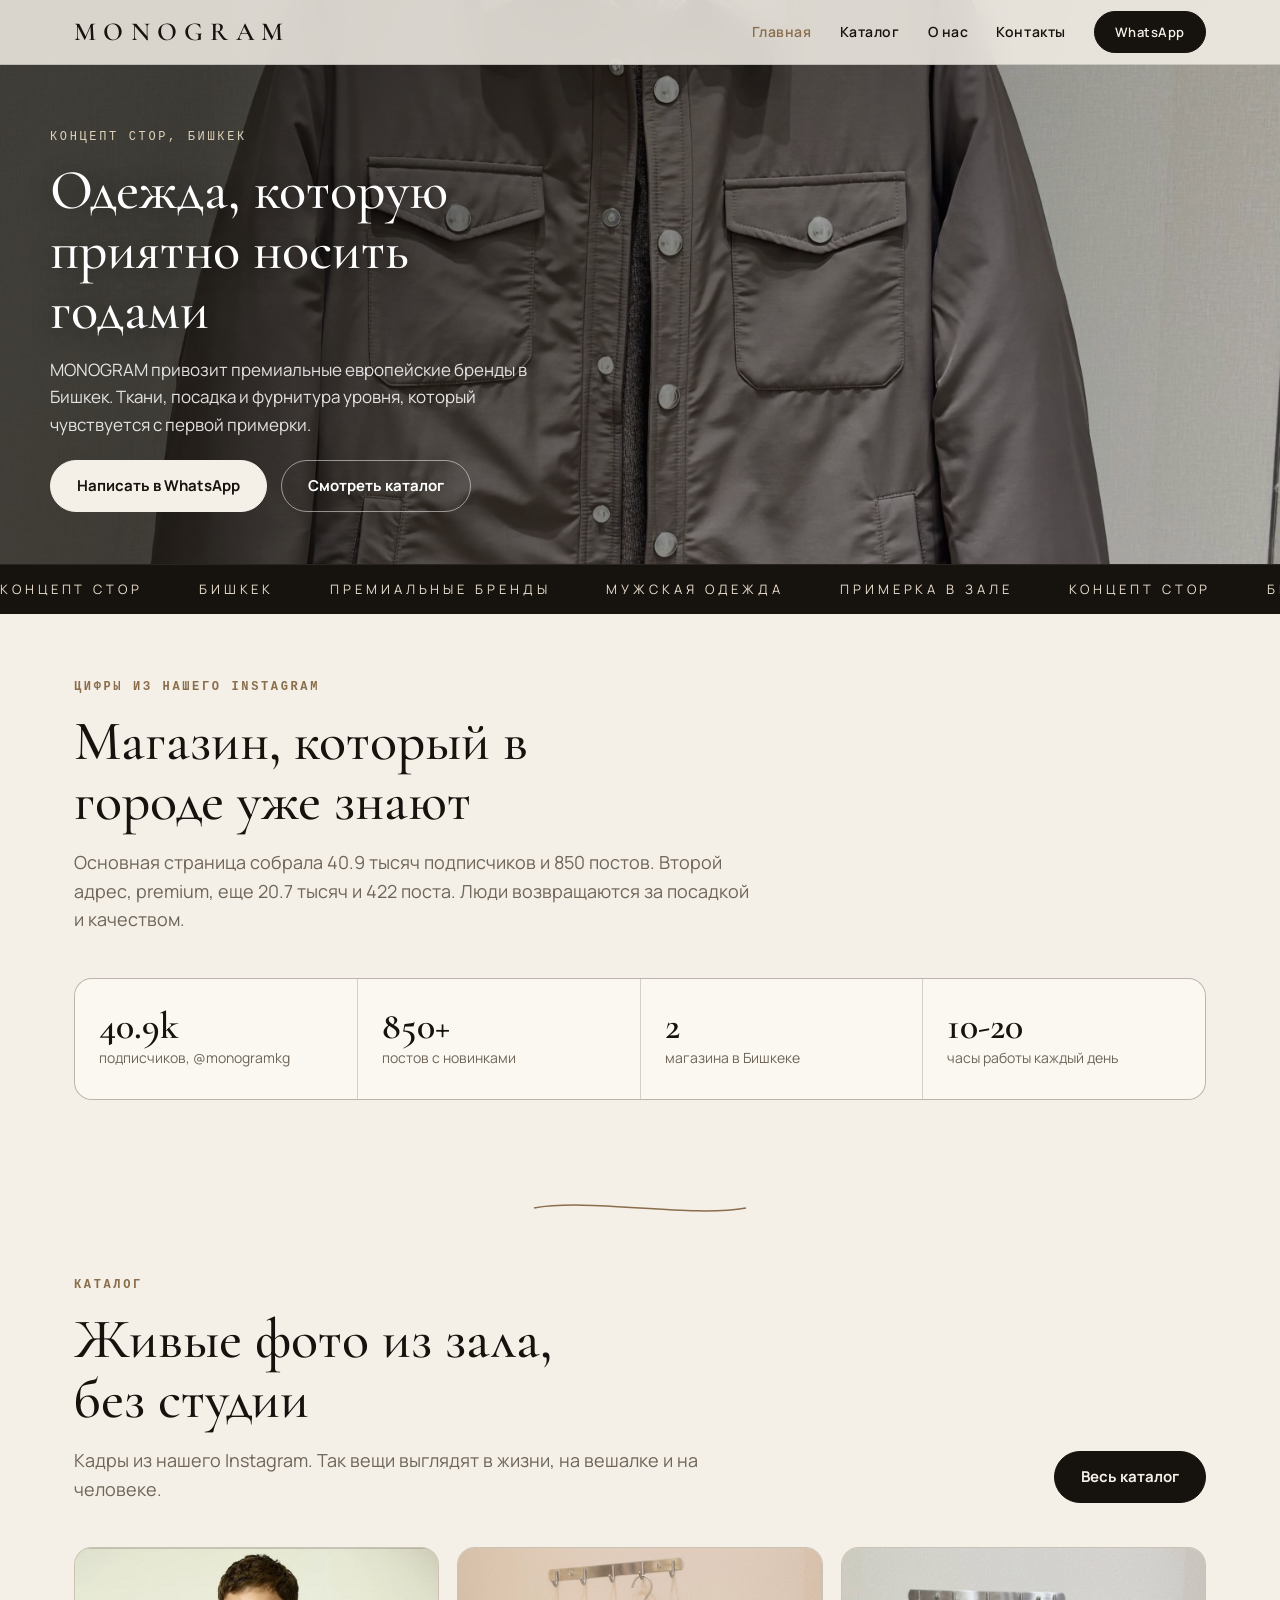
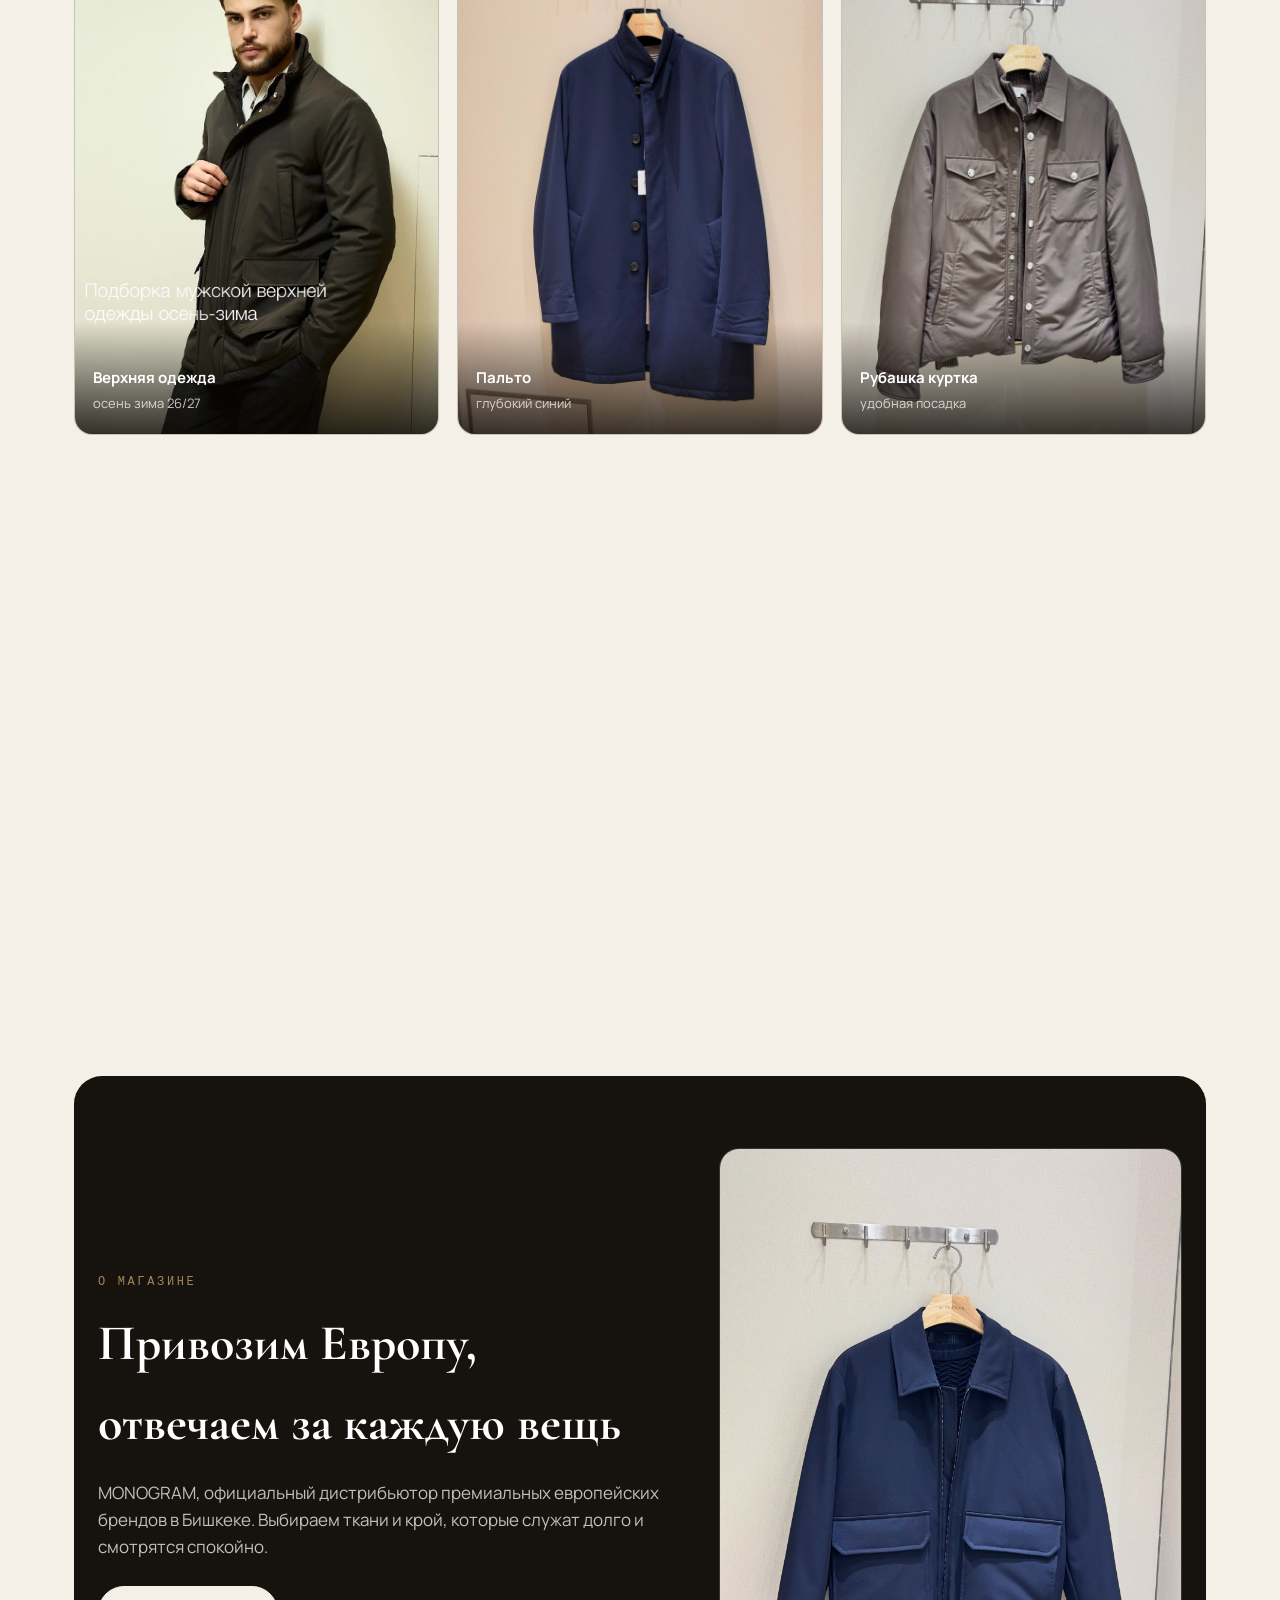
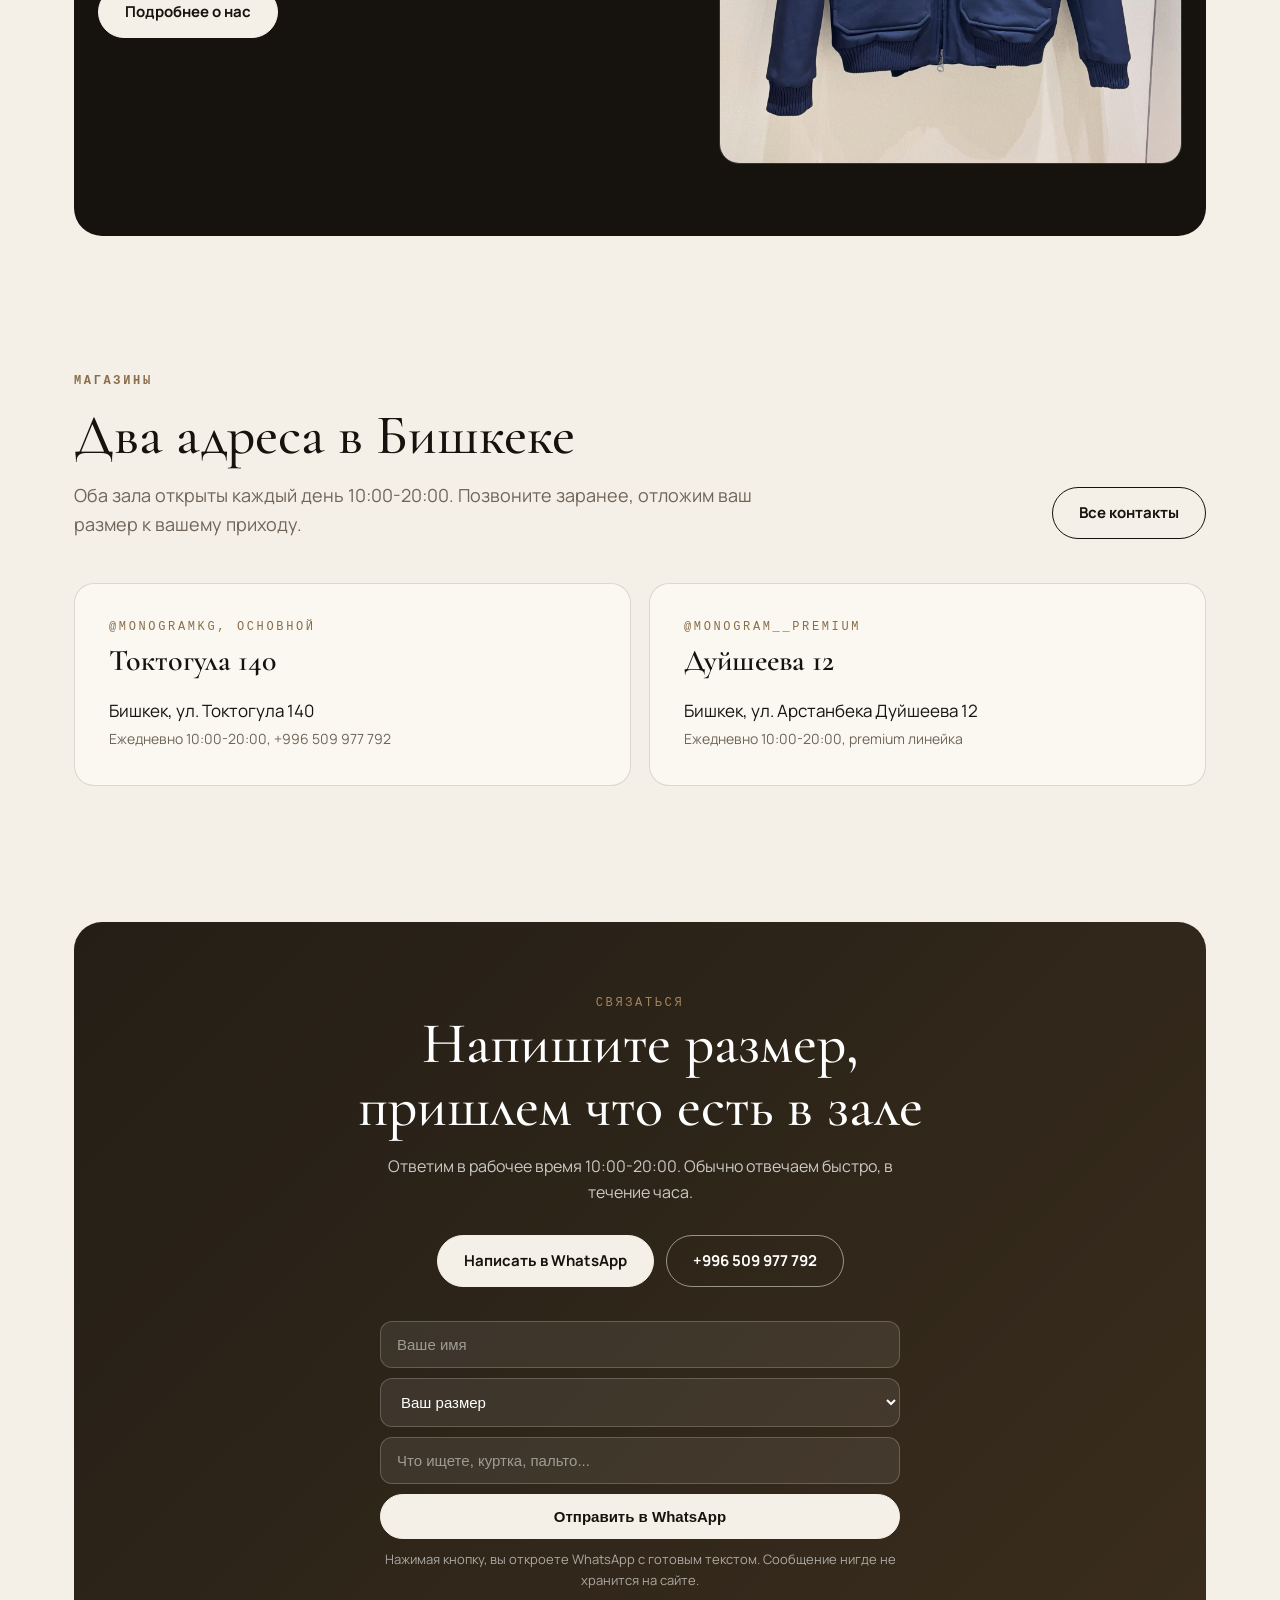
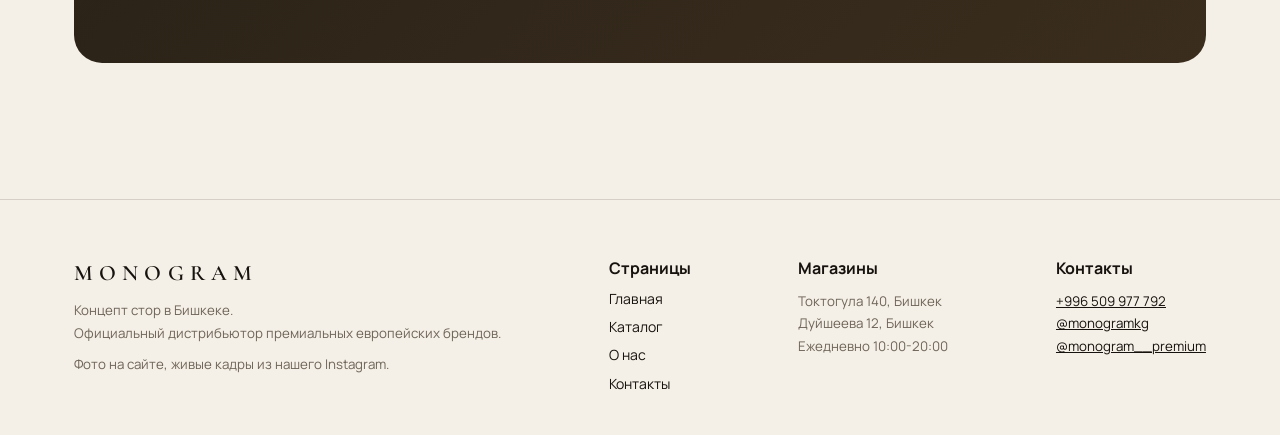
==== commit 623764de: "Remove addresses row from hero" ====
--- a/index.html
+++ b/index.html
@@ -38,11 +38,6 @@
     <div class="row">
       <a class="btn light" href="https://wa.me/996509977792?text=%D0%97%D0%B4%D1%80%D0%B0%D0%B2%D1%81%D1%82%D0%B2%D1%83%D0%B9%D1%82%D0%B5!%20%D0%A5%D0%BE%D1%87%D1%83%20%D0%BF%D0%BE%D0%B4%D0%BE%D0%B1%D1%80%D0%B0%D1%82%D1%8C%20%D1%80%D0%B0%D0%B7%D0%BC%D0%B5%D1%80" target="_blank" rel="noopener">Написать в WhatsApp</a>
       <a class="btn line" href="catalog.html">Смотреть каталог</a>
-    </div>
-    <div class="hero-meta">
-      <div><b>Токтогула 140</b>основной зал, @monogramkg</div>
-      <div><b>Дуйшеева 12</b>premium, @monogram__premium</div>
-      <div><b>10:00-20:00</b>каждый день, +996 509 977 792</div>
     </div>
   </div>
 </header>
--- a/styles.css
+++ b/styles.css
@@ -55,18 +55,15 @@
 .hero-bg{position:absolute;inset:0}
 .hero-bg img{width:100%;height:100%;object-fit:cover;display:block}
 .hero-bg::after{content:"";position:absolute;inset:0;background:linear-gradient(100deg,rgba(10,8,5,.74) 15%,rgba(10,8,5,.42) 55%,rgba(10,8,5,.18) 100%)}
-.hero-in{position:relative;z-index:2;padding:168px 0 84px;min-height:92vh;display:flex;flex-direction:column;justify-content:center}
+.hero-in{position:relative;z-index:2;padding:128px 0 52px;min-height:62vh;display:flex;flex-direction:column;justify-content:center}
 .hero .kicker{color:var(--sand2);margin-bottom:14px}
-.hero h1{color:#fff;font-weight:500;line-height:1.04;font-size:clamp(40px,6.2vw,82px);max-width:14ch;text-shadow:0 2px 24px rgba(0,0,0,.45)}
+.hero h1{color:#fff;font-weight:500;line-height:1.06;font-size:clamp(32px,4.4vw,58px);max-width:16ch;text-shadow:0 2px 24px rgba(0,0,0,.45)}
 .hero p{color:rgba(255,255,255,.86);max-width:48ch;margin-top:16px;font-size:17px}
-.hero .row{display:flex;gap:14px;margin-top:28px;flex-wrap:wrap}
+.hero .row{display:flex;gap:14px;margin-top:22px;flex-wrap:wrap}
 .btn.light{background:var(--ivory);color:var(--ink);border-color:var(--ivory)}
 .btn.light:hover{background:var(--bronze2);border-color:var(--bronze2);color:#fff}
 .btn.line{background:transparent;color:#fff;border-color:rgba(255,255,255,.5)}
 .btn.line:hover{border-color:#fff;background:rgba(255,255,255,.12)}
-.hero-meta{display:flex;gap:28px;flex-wrap:wrap;margin-top:46px;padding-top:22px;border-top:1px solid rgba(255,255,255,.22)}
-.hero-meta div{color:rgba(255,255,255,.72);font-size:14px}
-.hero-meta b{display:block;color:#fff;font-size:15px;margin-bottom:2px}
 /* PAGE HERO (inner pages) */
 .page-hero{background:var(--sand);border-bottom:1px solid var(--line);padding:138px 0 54px}
 .page-hero h1{font-family:"Cormorant Garamond",serif;font-weight:500;font-size:clamp(36px,5vw,62px);line-height:1.06;margin-top:12px;max-width:20ch}
@@ -171,7 +168,7 @@
   .steps{grid-template-columns:1fr}
   .stats{grid-template-columns:1fr 1fr}
   section{padding:64px 0}
-  .hero-in{padding:150px 0 60px;min-height:88vh}
+  .hero-in{padding:118px 0 44px;min-height:0}
   .page-hero{padding:150px 0 44px}
 }
 @media(max-width:560px){.grid{grid-template-columns:1fr}}
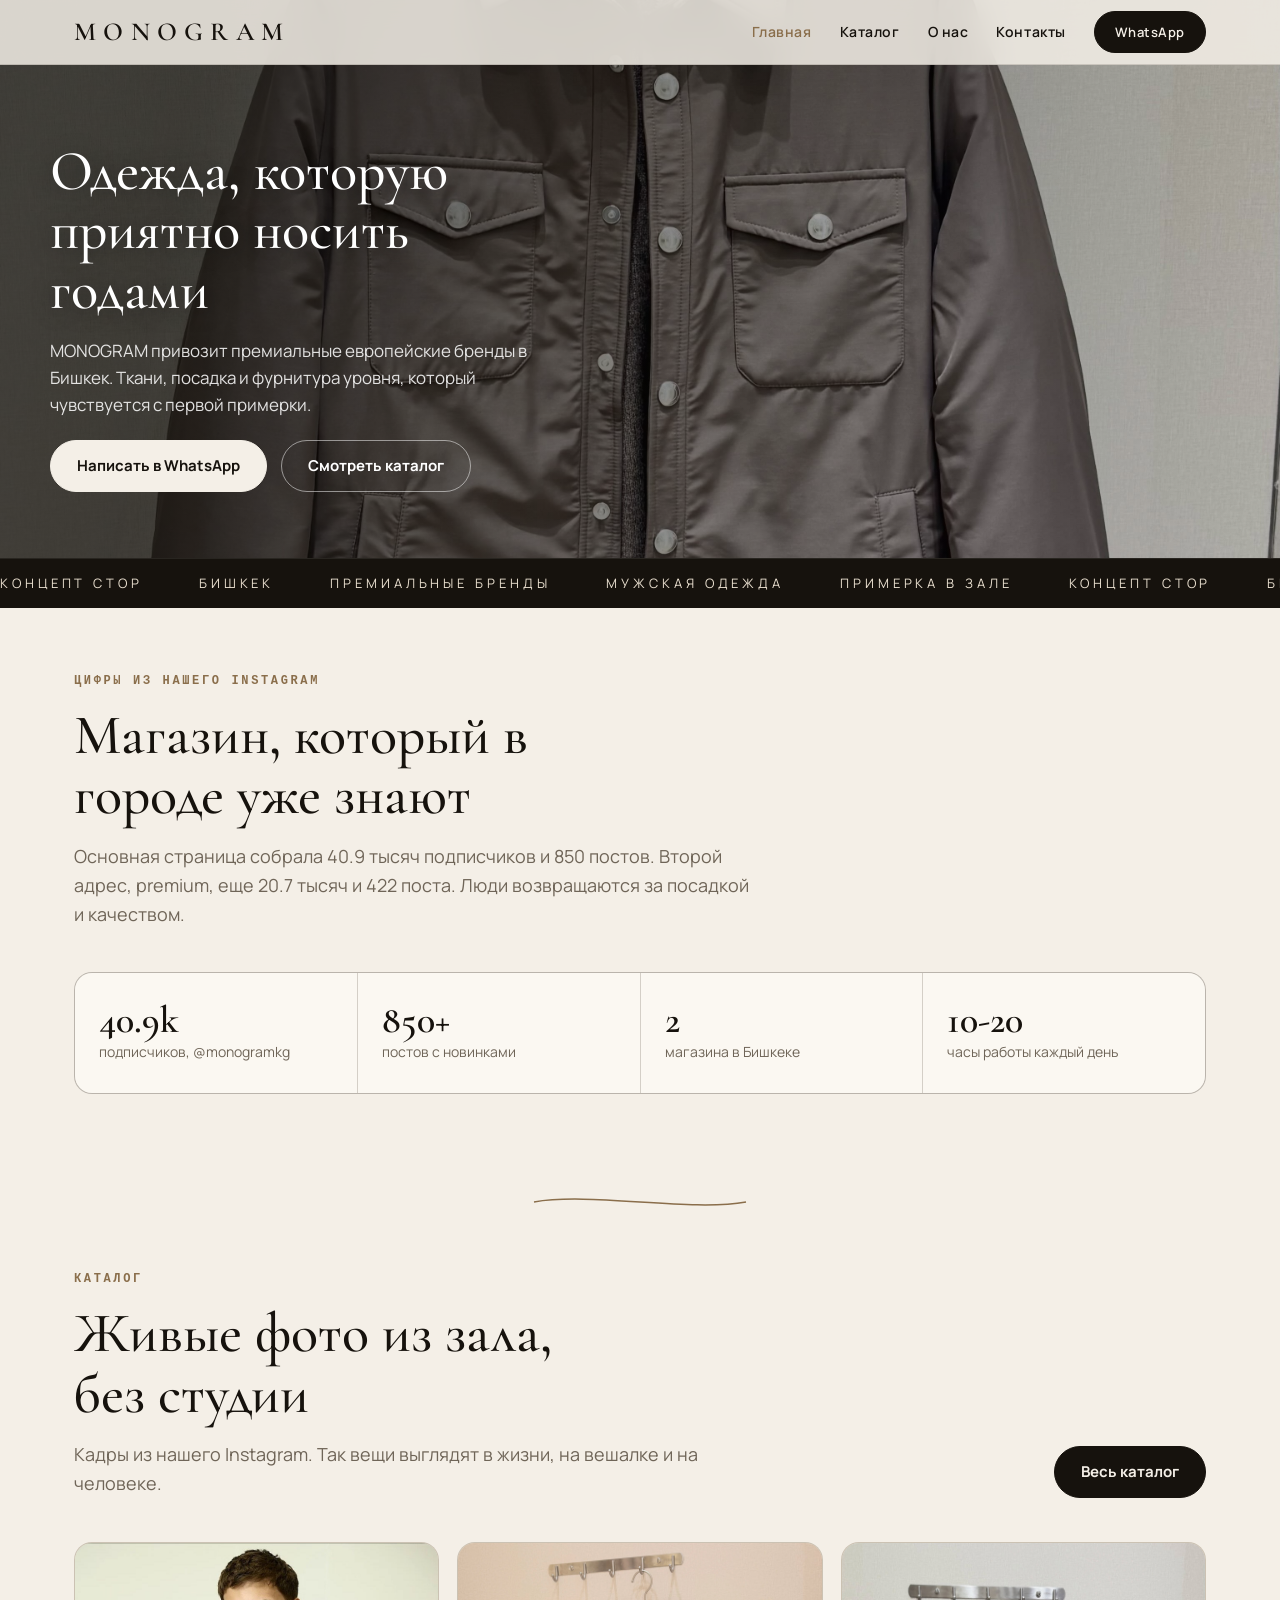
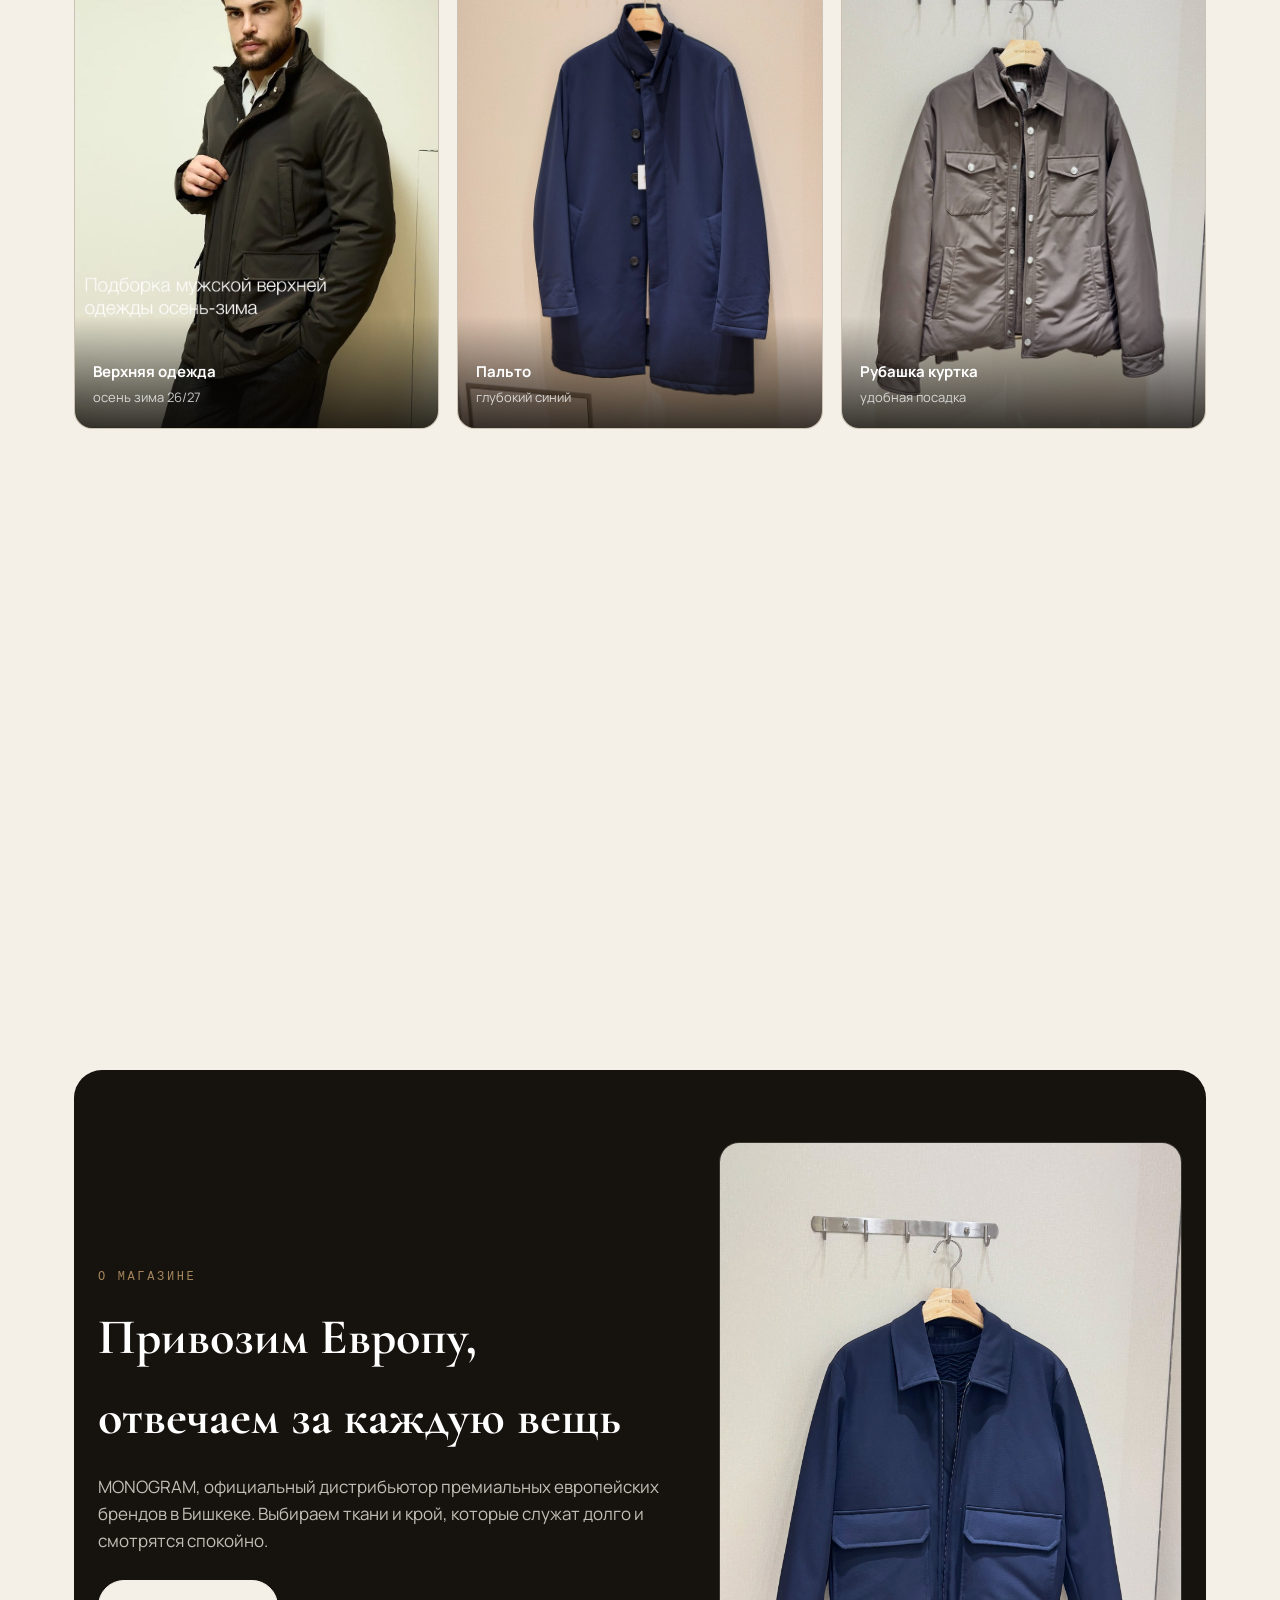
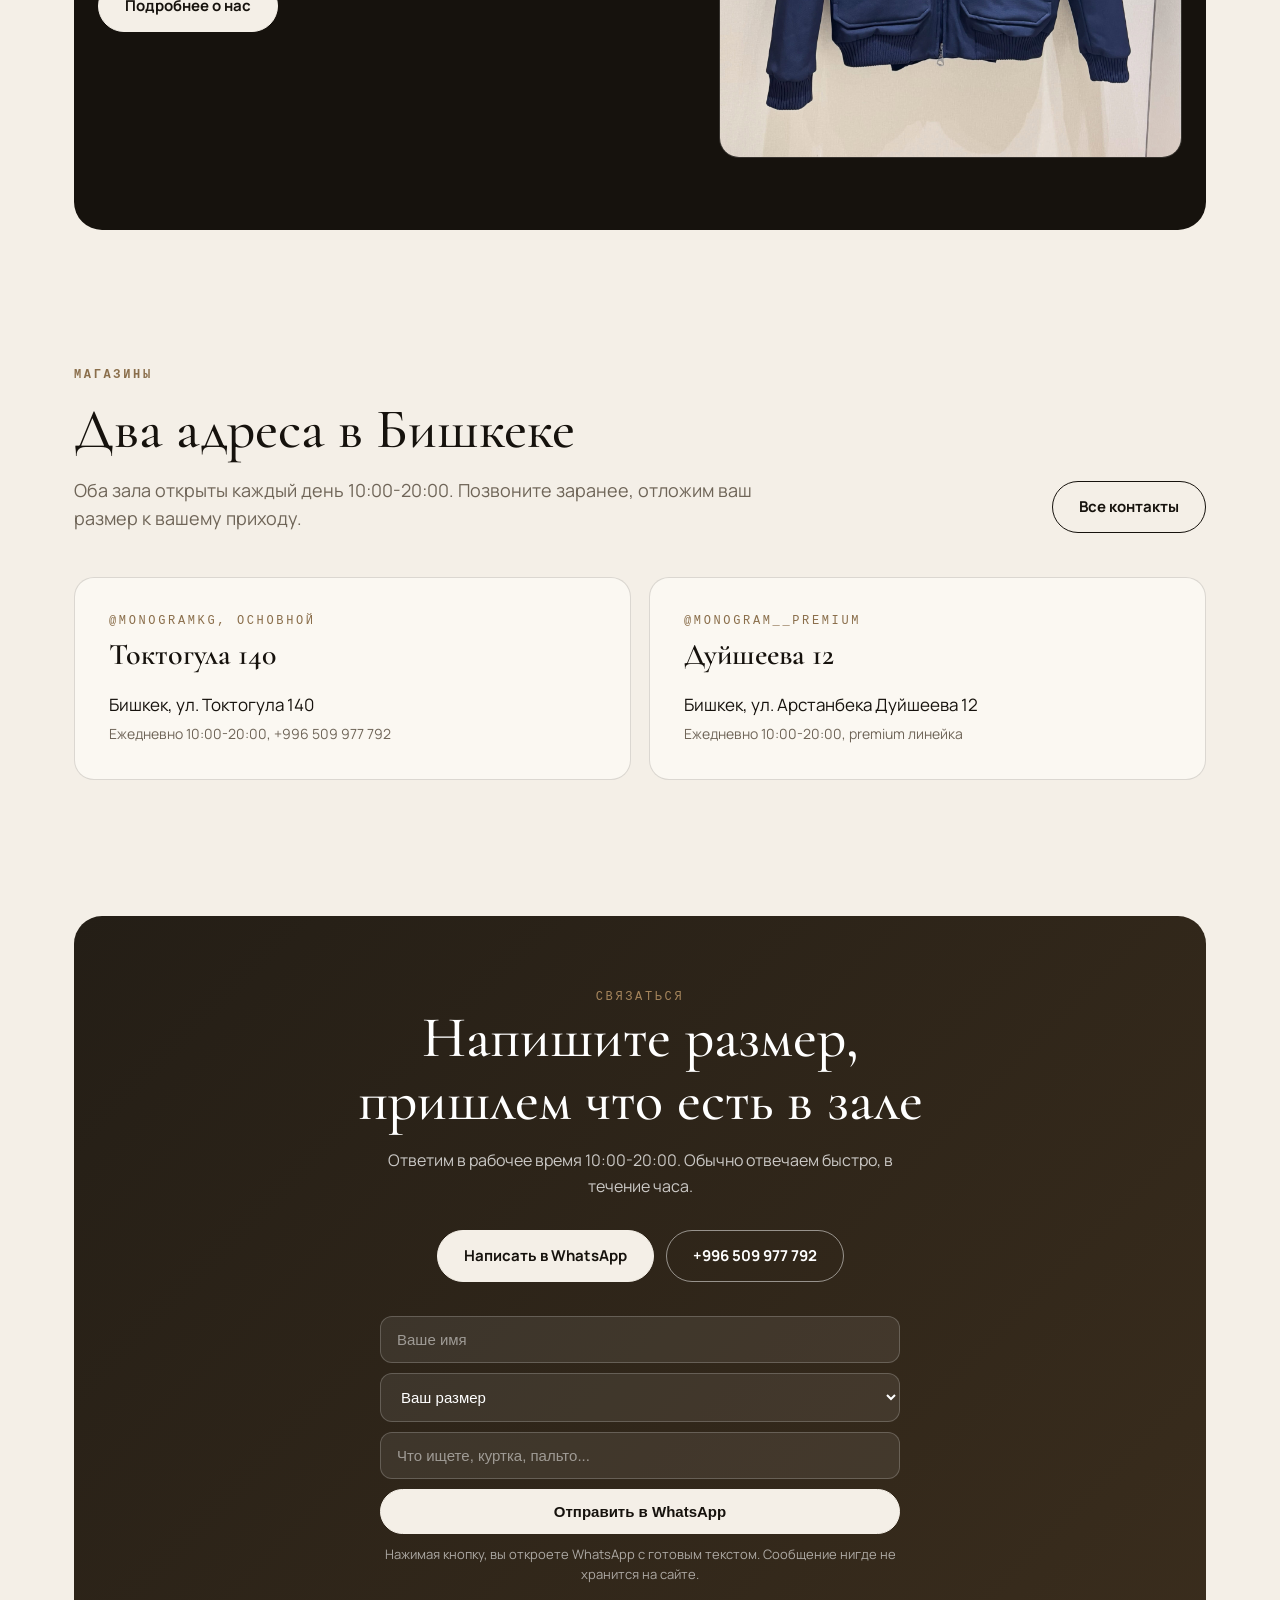
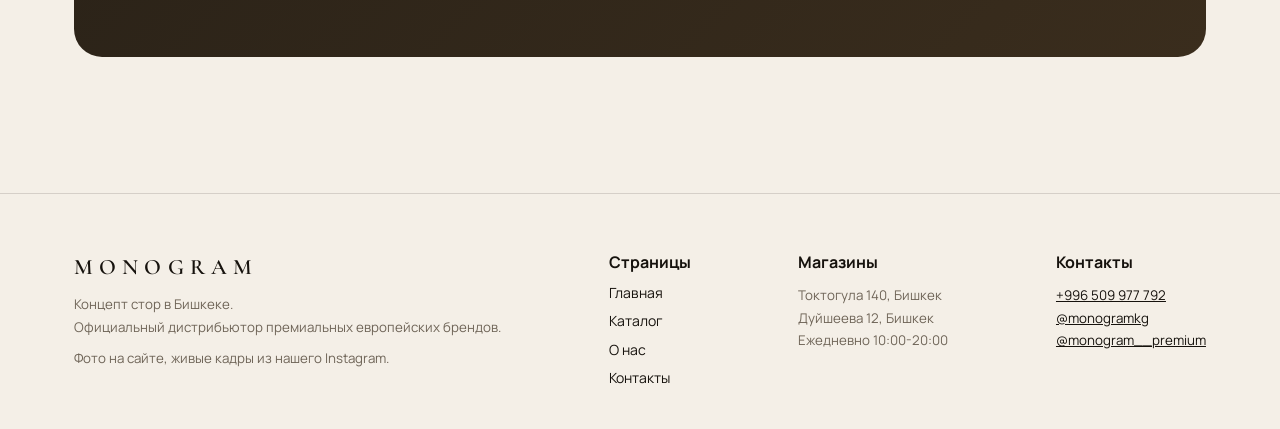
==== commit add3b777: "Remove hero kicker line" ====
--- a/index.html
+++ b/index.html
@@ -32,7 +32,6 @@
 <header class="hero" id="top">
   <div class="hero-bg"><img src="assets/post-5.jpg" alt="Куртка рубашка из новой коллекции Monogram"></div>
   <div class="wrap hero-in">
-    <div class="kicker mono">концепт стор, Бишкек</div>
     <h1 class="serif">Одежда, которую приятно носить годами</h1>
     <p>MONOGRAM привозит премиальные европейские бренды в Бишкек. Ткани, посадка и фурнитура уровня, который чувствуется с первой примерки.</p>
     <div class="row">
--- a/styles.css
+++ b/styles.css
@@ -56,7 +56,6 @@
 .hero-bg img{width:100%;height:100%;object-fit:cover;display:block}
 .hero-bg::after{content:"";position:absolute;inset:0;background:linear-gradient(100deg,rgba(10,8,5,.74) 15%,rgba(10,8,5,.42) 55%,rgba(10,8,5,.18) 100%)}
 .hero-in{position:relative;z-index:2;padding:128px 0 52px;min-height:62vh;display:flex;flex-direction:column;justify-content:center}
-.hero .kicker{color:var(--sand2);margin-bottom:14px}
 .hero h1{color:#fff;font-weight:500;line-height:1.06;font-size:clamp(32px,4.4vw,58px);max-width:16ch;text-shadow:0 2px 24px rgba(0,0,0,.45)}
 .hero p{color:rgba(255,255,255,.86);max-width:48ch;margin-top:16px;font-size:17px}
 .hero .row{display:flex;gap:14px;margin-top:22px;flex-wrap:wrap}
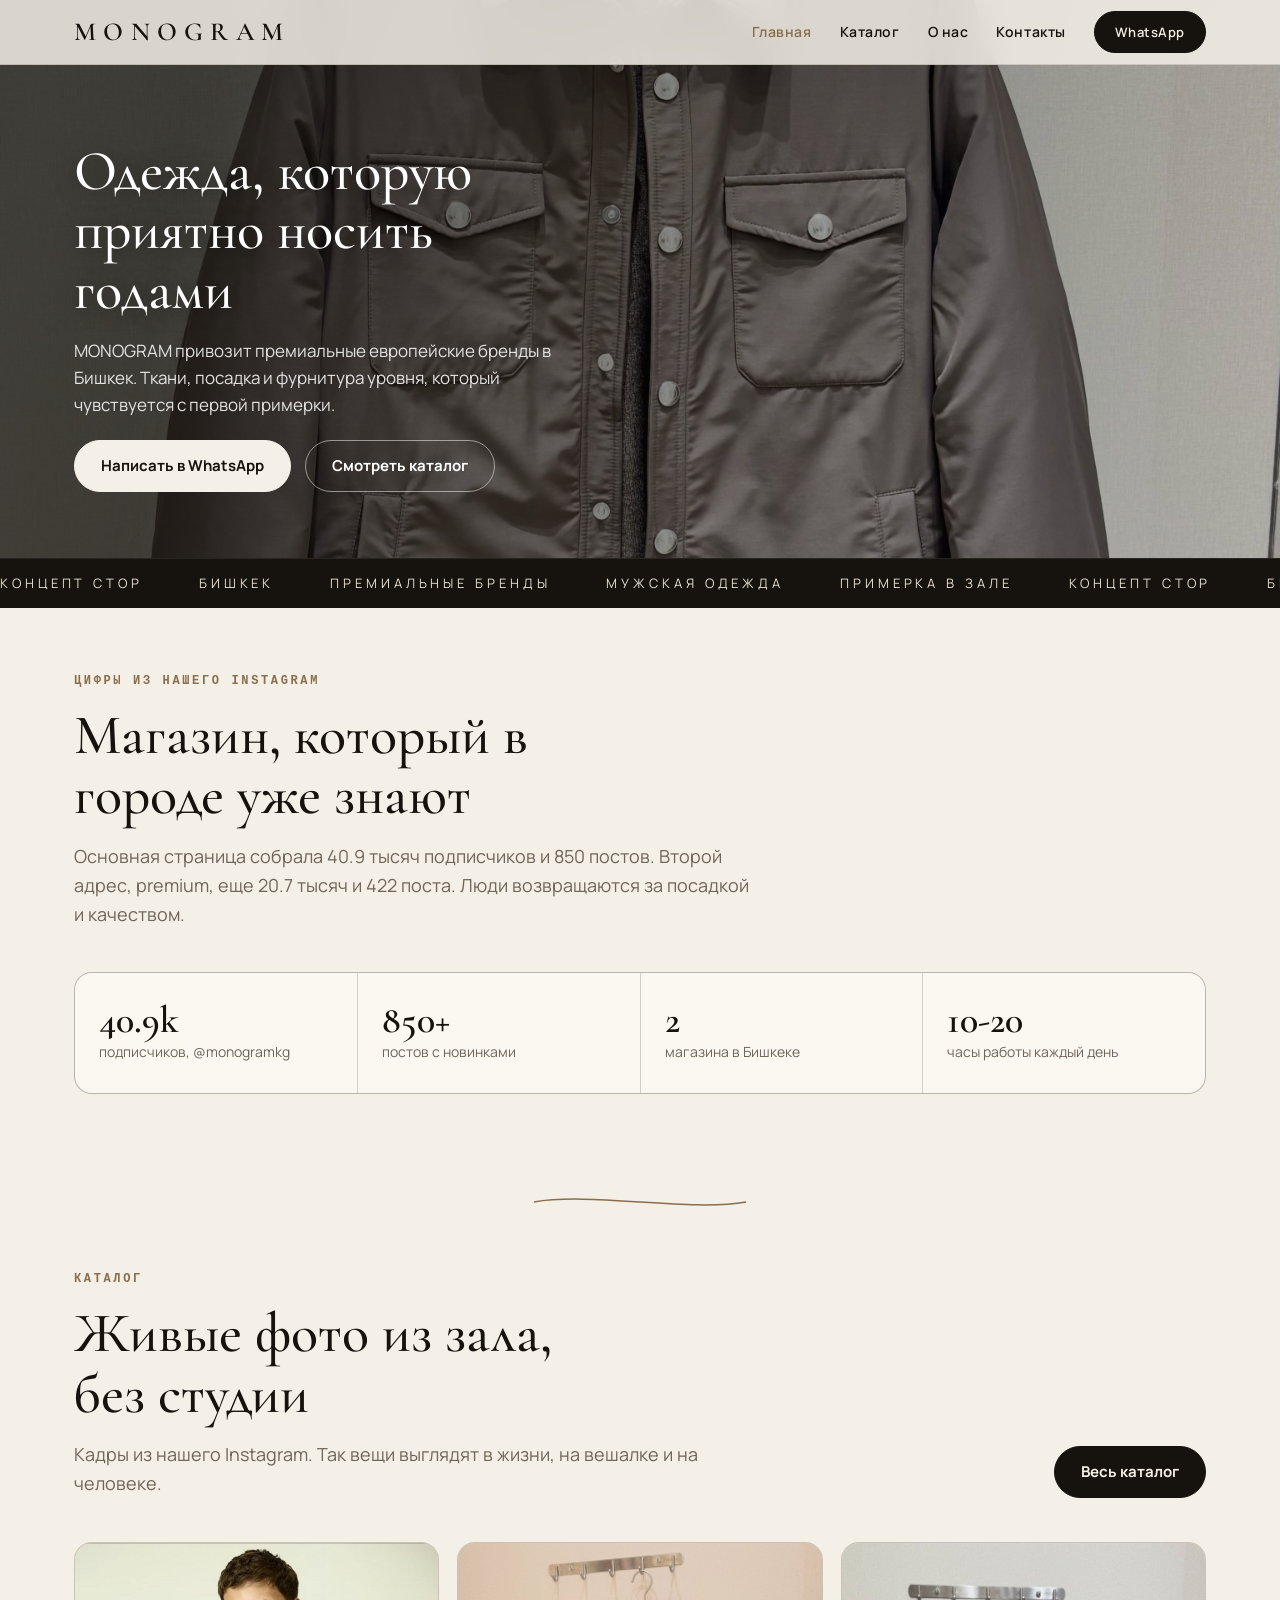
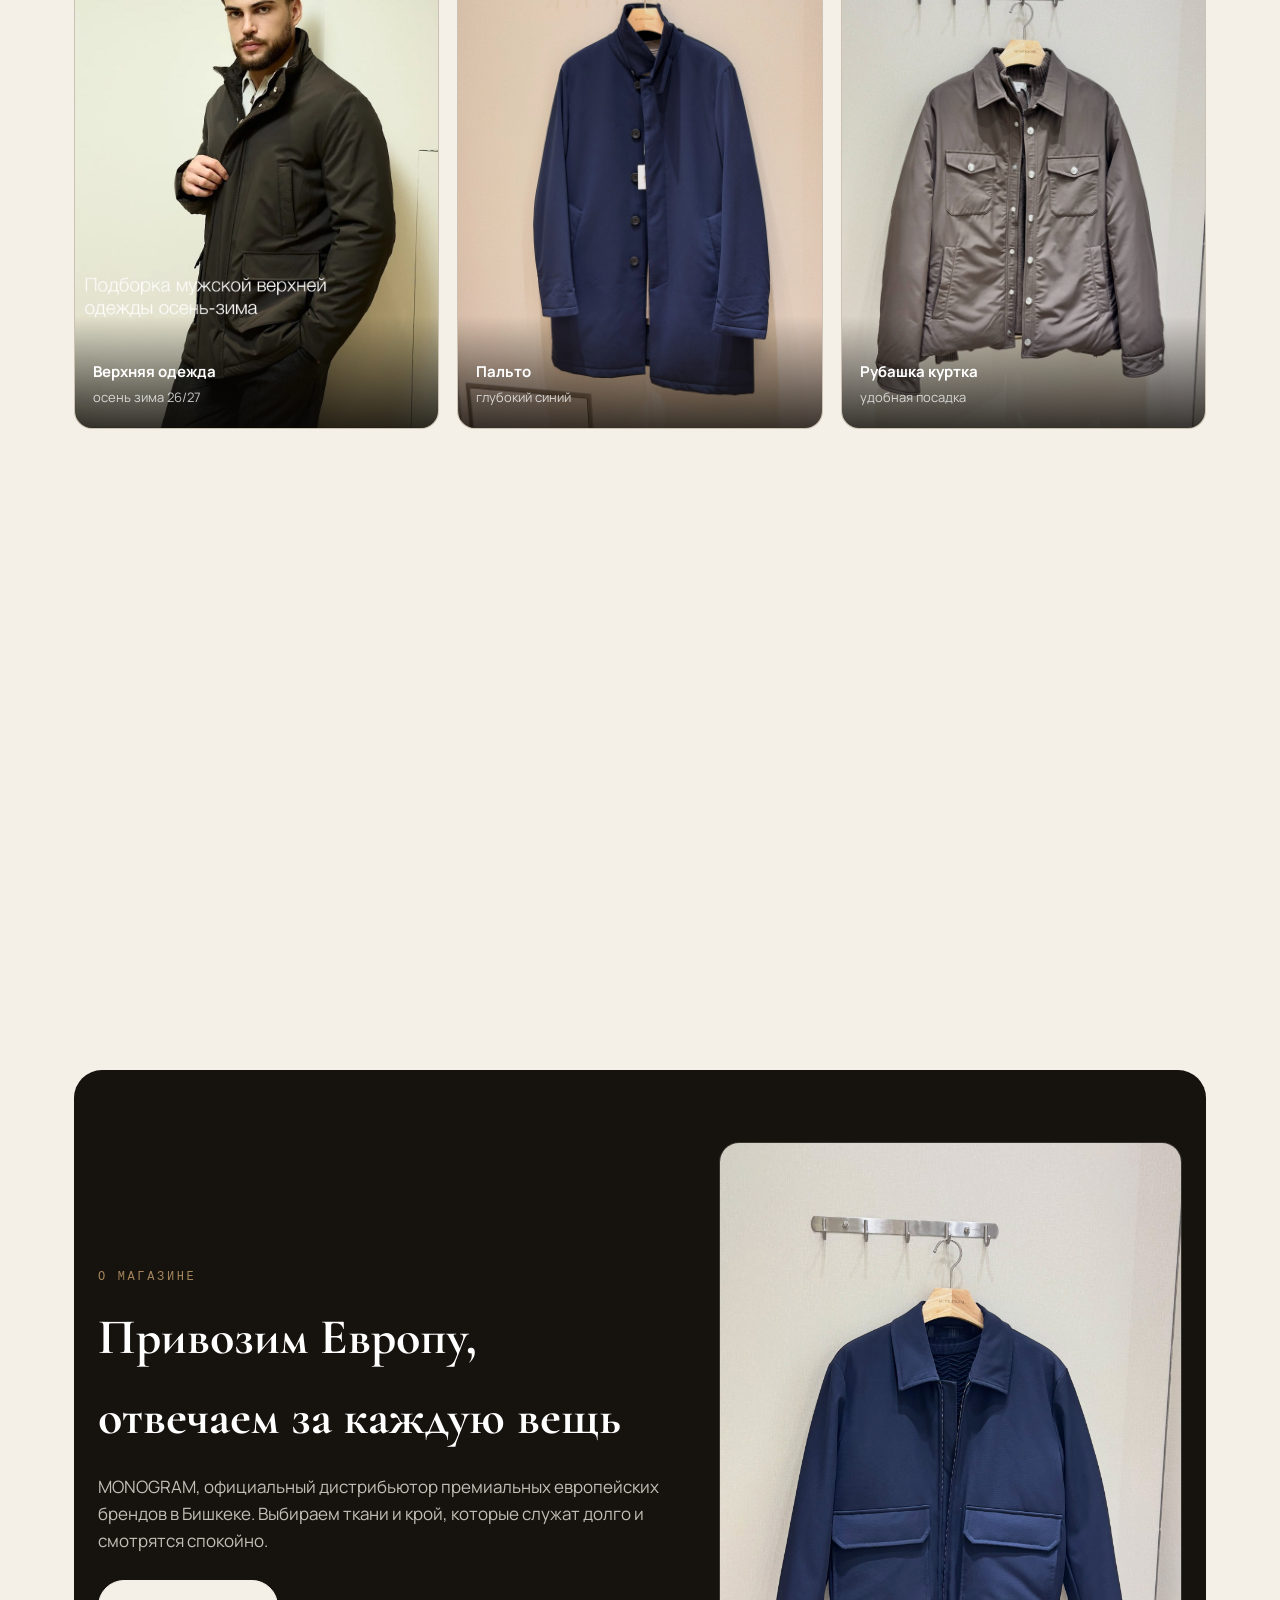
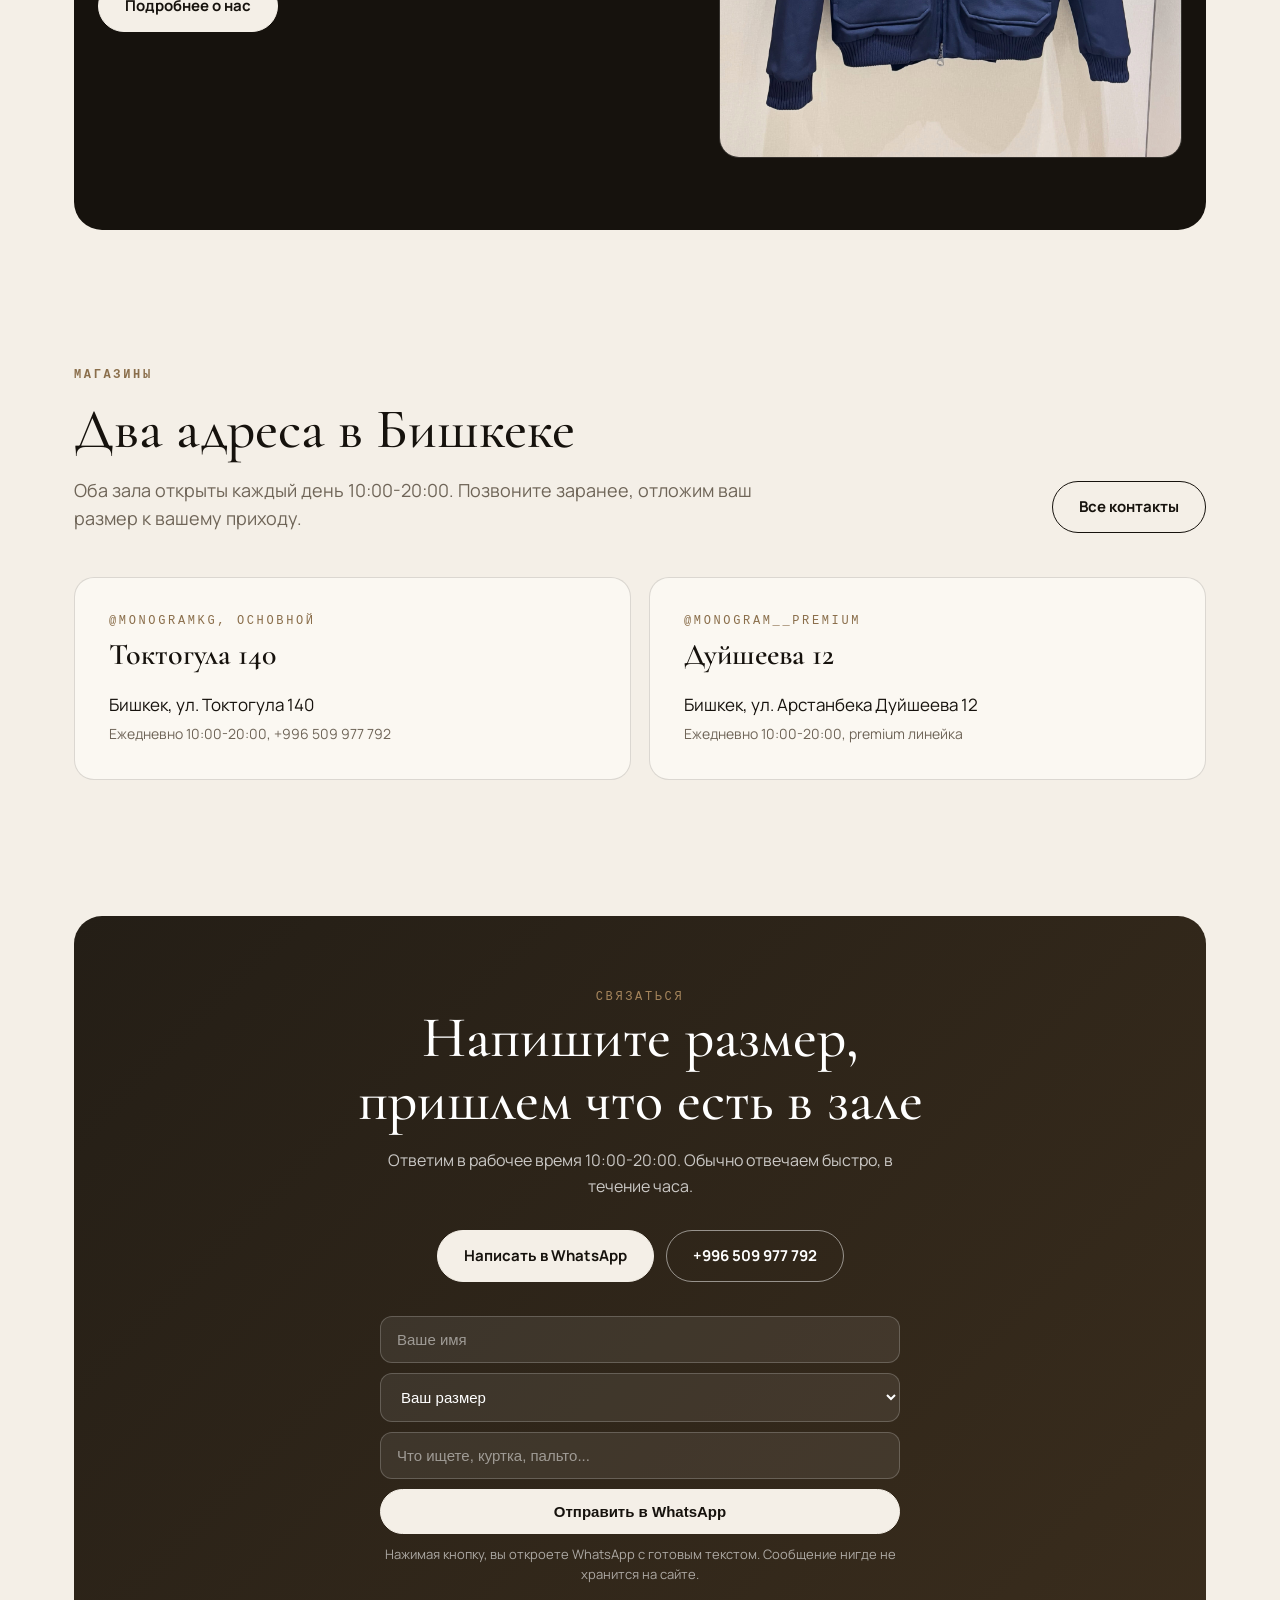
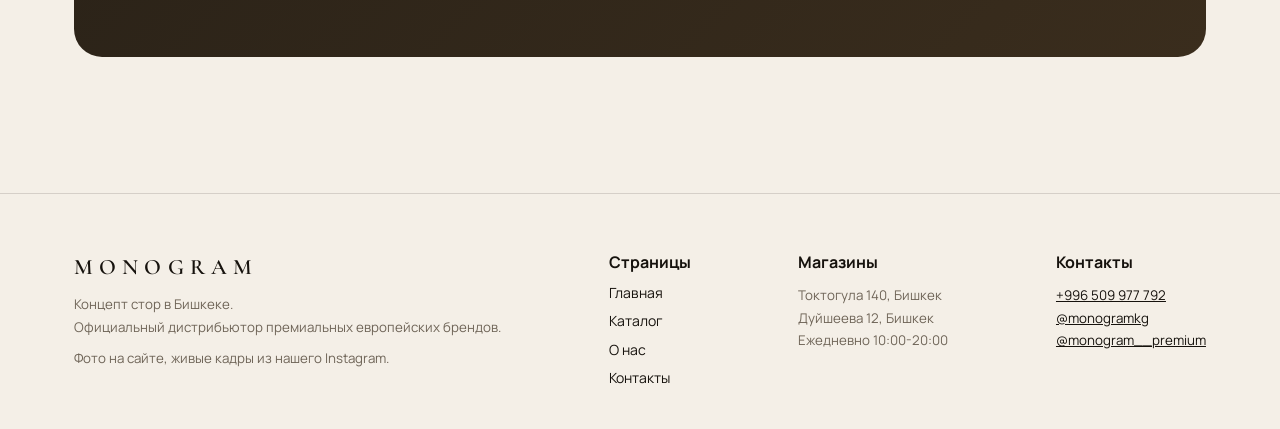
==== commit 00149cda: "Burger menu for mobile navigation" ====
--- a/index.html
+++ b/index.html
@@ -19,6 +19,7 @@
 <nav>
   <div class="wrap nav-in">
     <a class="logo" href="index.html">MONOGRAM</a>
+    <button class="burger" id="burger" aria-label="Открыть меню" aria-expanded="false"><span></span><span></span><span></span></button>
     <div class="nav-links">
       <a href="index.html" class="active">Главная</a>
       <a href="catalog.html">Каталог</a>
--- a/styles.css
+++ b/styles.css
@@ -50,12 +50,14 @@
 .btn.ghost{background:transparent;color:var(--ink)}
 .btn.ghost:hover{background:var(--ink);color:var(--ivory)}
 .btn.small{padding:10px 20px;font-size:13px}
+.burger{display:none;background:none;border:0;cursor:pointer;padding:12px 4px}
+.burger span{display:block;width:24px;height:2px;background:var(--ink);margin:5px 0;transition:transform .3s ease,opacity .3s ease}
 /* HERO (home) */
 .hero{position:relative;background:var(--ink);overflow:hidden}
 .hero-bg{position:absolute;inset:0}
 .hero-bg img{width:100%;height:100%;object-fit:cover;display:block}
 .hero-bg::after{content:"";position:absolute;inset:0;background:linear-gradient(100deg,rgba(10,8,5,.74) 15%,rgba(10,8,5,.42) 55%,rgba(10,8,5,.18) 100%)}
-.hero-in{position:relative;z-index:2;padding:128px 0 52px;min-height:62vh;display:flex;flex-direction:column;justify-content:center}
+.hero-in{position:relative;z-index:2;padding:128px 24px 52px;min-height:62vh;display:flex;flex-direction:column;justify-content:center}
 .hero h1{color:#fff;font-weight:500;line-height:1.06;font-size:clamp(32px,4.4vw,58px);max-width:16ch;text-shadow:0 2px 24px rgba(0,0,0,.45)}
 .hero p{color:rgba(255,255,255,.86);max-width:48ch;margin-top:16px;font-size:17px}
 .hero .row{display:flex;gap:14px;margin-top:22px;flex-wrap:wrap}
@@ -156,19 +158,34 @@
 .divider svg{width:220px;height:24px}
 .divider path{stroke:var(--bronze);stroke-width:1.5;fill:none}
 @media(max-width:900px){
-  .nav-in{flex-wrap:wrap;height:auto;padding:12px 0 0}
-  .logo{font-size:21px;padding:0 24px}
-  .nav-links{display:flex;gap:18px;overflow-x:auto;width:100%;padding:10px 24px 14px;scrollbar-width:none}
-  .nav-links::-webkit-scrollbar{display:none}
-  .nav-links a{white-space:nowrap}
+  .nav-in{flex-wrap:nowrap;height:64px;padding:0}
+  .logo{font-size:21px}
+  .burger{display:block}
+  .burger.open span:nth-child(1){transform:translateY(7px) rotate(45deg)}
+  .burger.open span:nth-child(2){opacity:0}
+  .burger.open span:nth-child(3){transform:translateY(-7px) rotate(-45deg)}
+  .nav-links{position:absolute;top:100%;left:0;right:0;flex-direction:column;align-items:stretch;gap:0;background:var(--ivory);border-bottom:1px solid var(--line);box-shadow:0 24px 40px rgba(22,18,13,.12);padding:0 24px;max-height:0;opacity:0;overflow:hidden;transition:max-height .35s ease,opacity .3s ease,padding .3s ease}
+  .nav-links.open{max-height:460px;opacity:1;padding:8px 24px 20px}
+  .nav-links a{white-space:normal;padding:13px 0;border-bottom:1px solid var(--line);font-size:16px}
+  .nav-links a.btn{margin-top:14px;justify-content:center;border-bottom:0}
+  .hero .row .btn{flex:1 1 100%;justify-content:center}
+  .cta .row .btn{flex:1 1 100%;justify-content:center}
+  .teaser{flex-direction:column;align-items:flex-start}
+  .store{padding:26px 22px}
+  .step{padding:24px 22px}
+  .about{padding:48px 0}
+  .about .wrap{gap:32px}
+  .cta{padding:52px 20px}
+  .stat{padding:22px 18px}
+  .stat b{font-size:32px}
   .grid{grid-template-columns:1fr 1fr}
   .about .wrap{grid-template-columns:1fr}
   .stores{grid-template-columns:1fr}
   .steps{grid-template-columns:1fr}
   .stats{grid-template-columns:1fr 1fr}
   section{padding:64px 0}
-  .hero-in{padding:118px 0 44px;min-height:0}
-  .page-hero{padding:150px 0 44px}
+  .hero-in{padding:118px 24px 44px;min-height:0}
+  .page-hero{padding:112px 0 44px}
 }
 @media(max-width:560px){.grid{grid-template-columns:1fr}}
 @media(prefers-reduced-motion:reduce){
